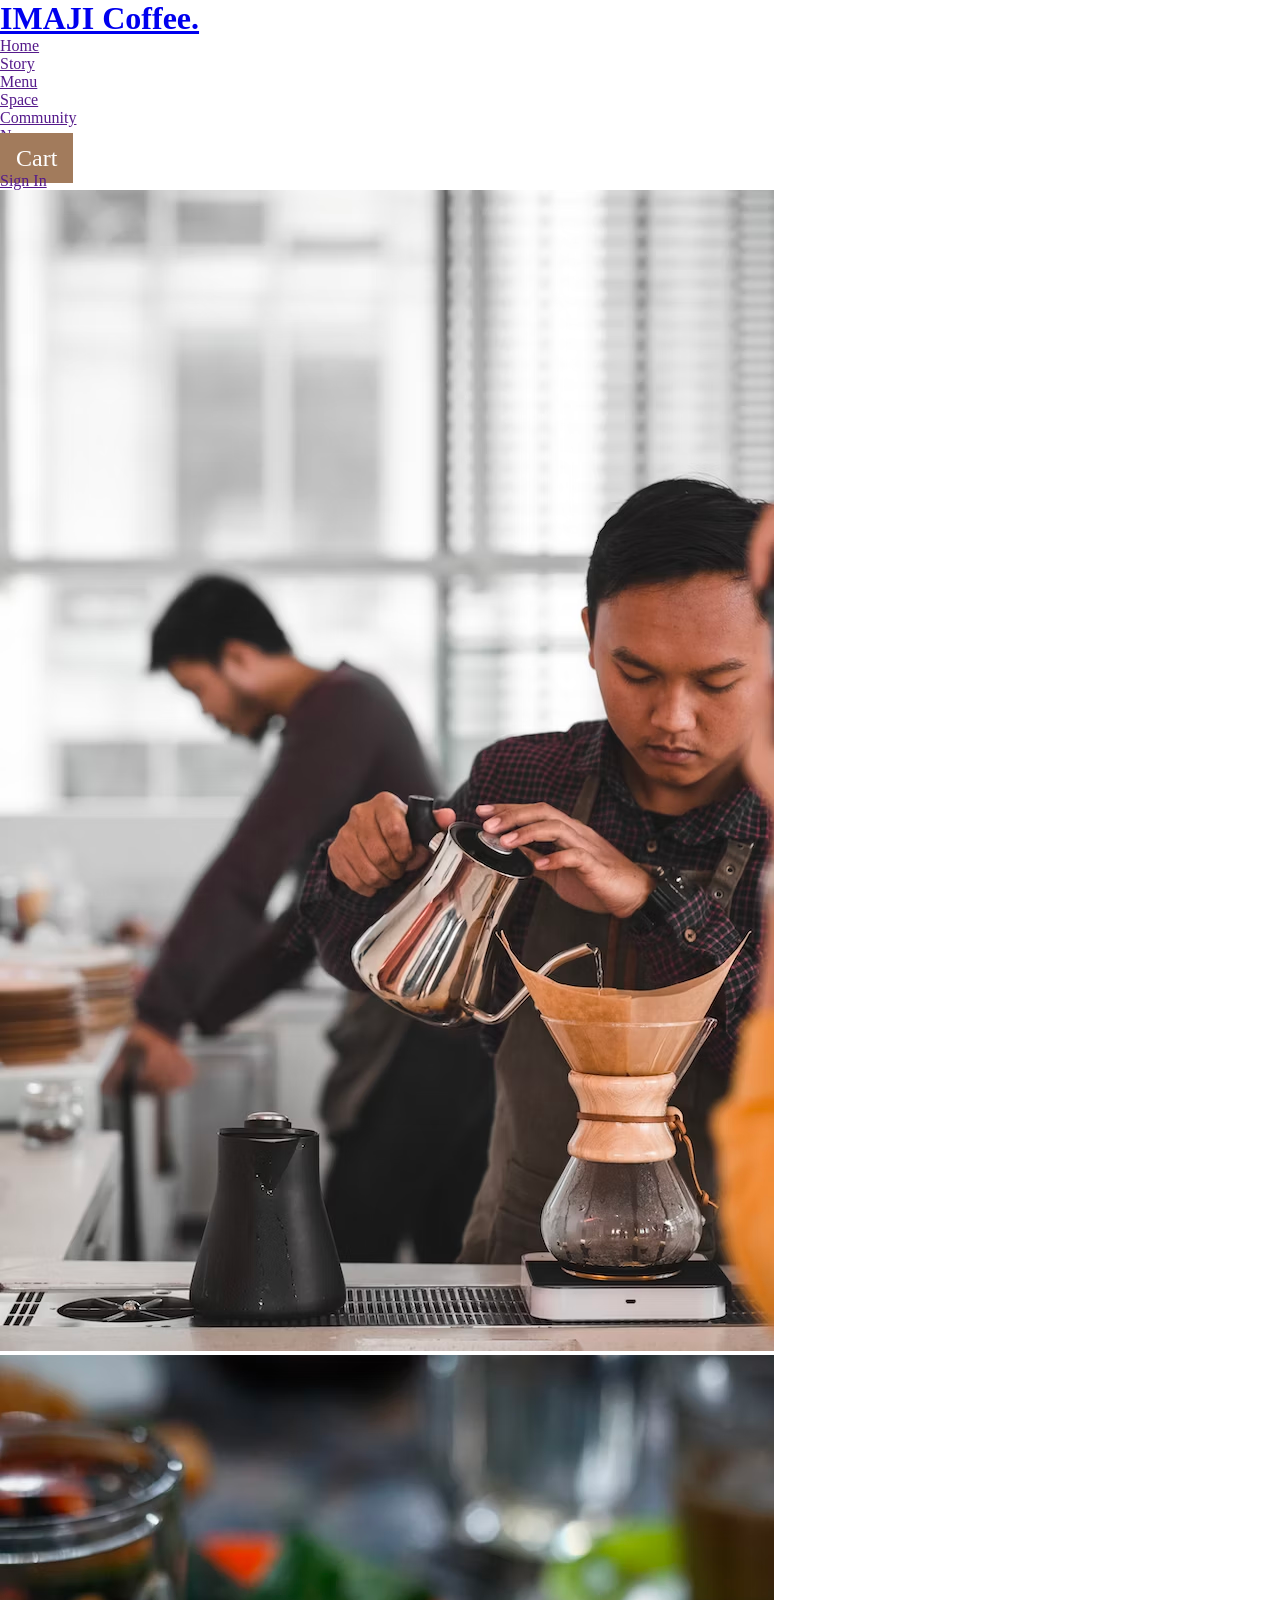
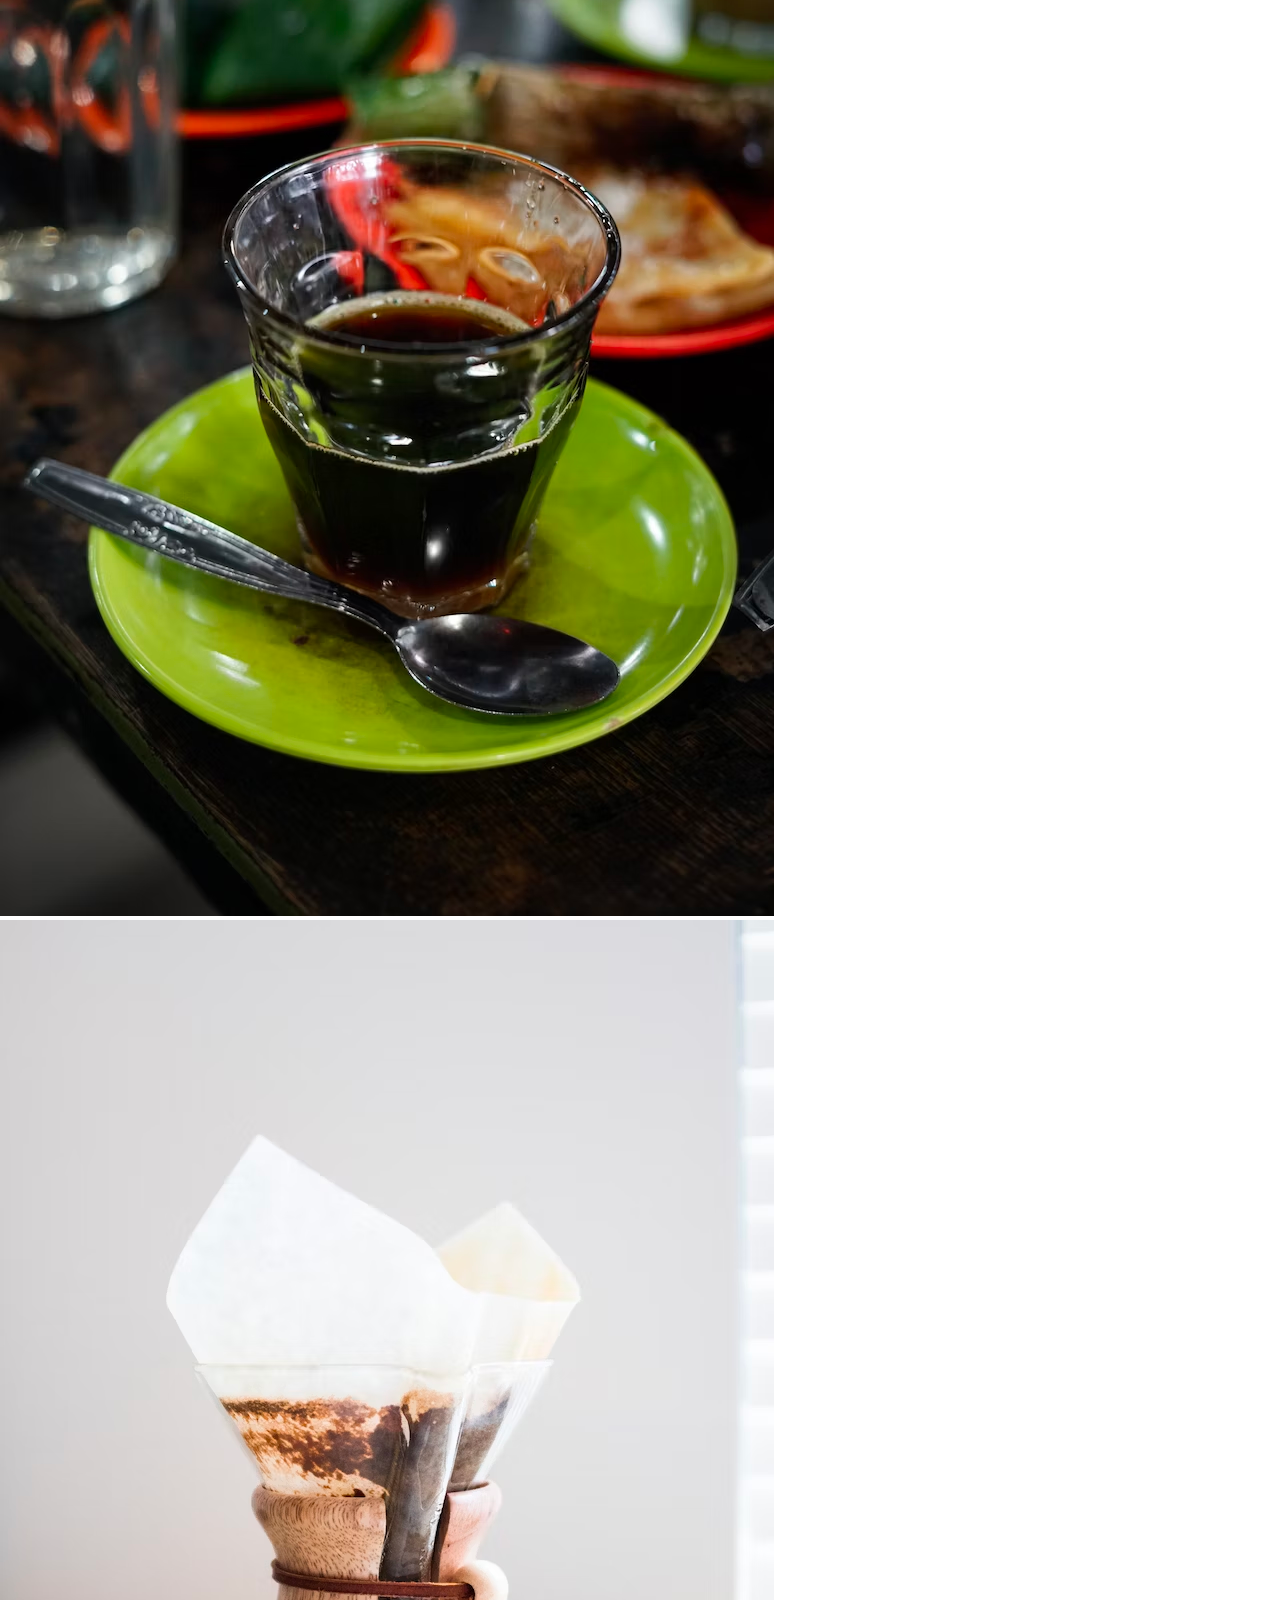
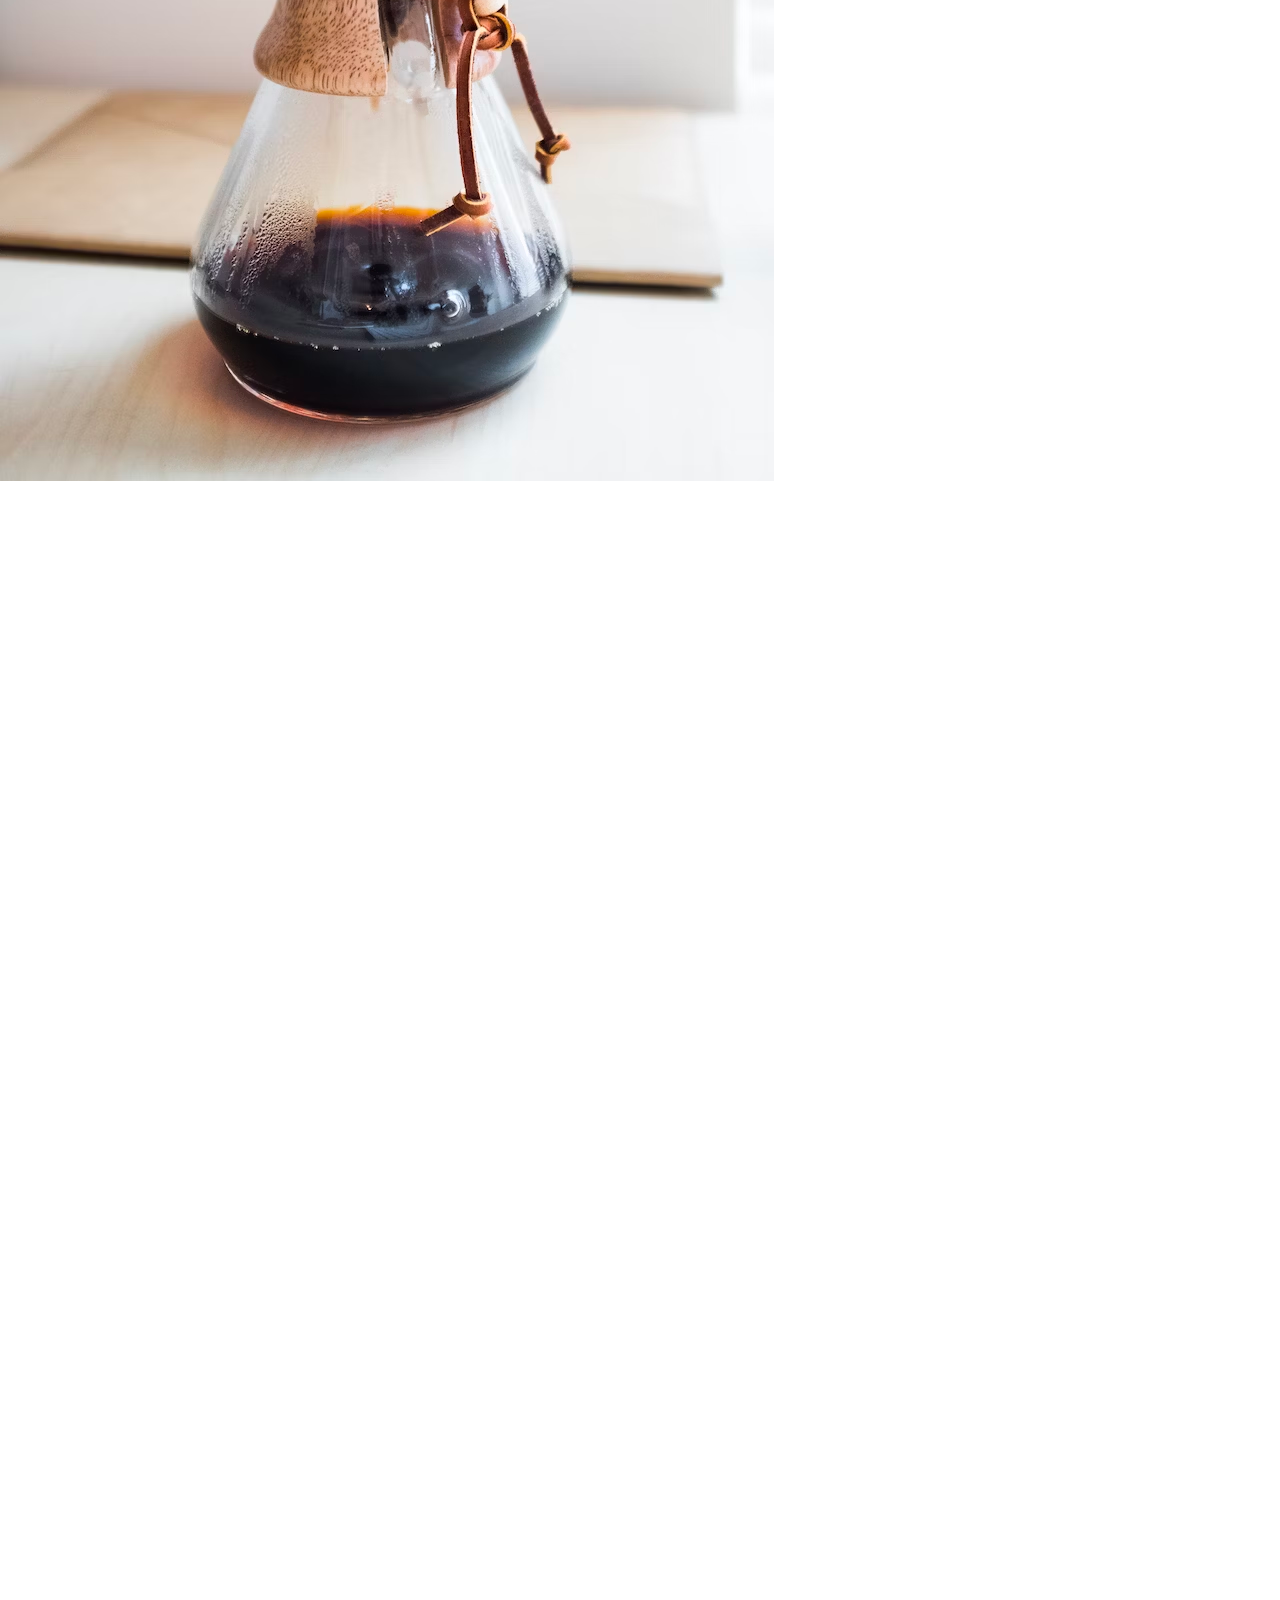
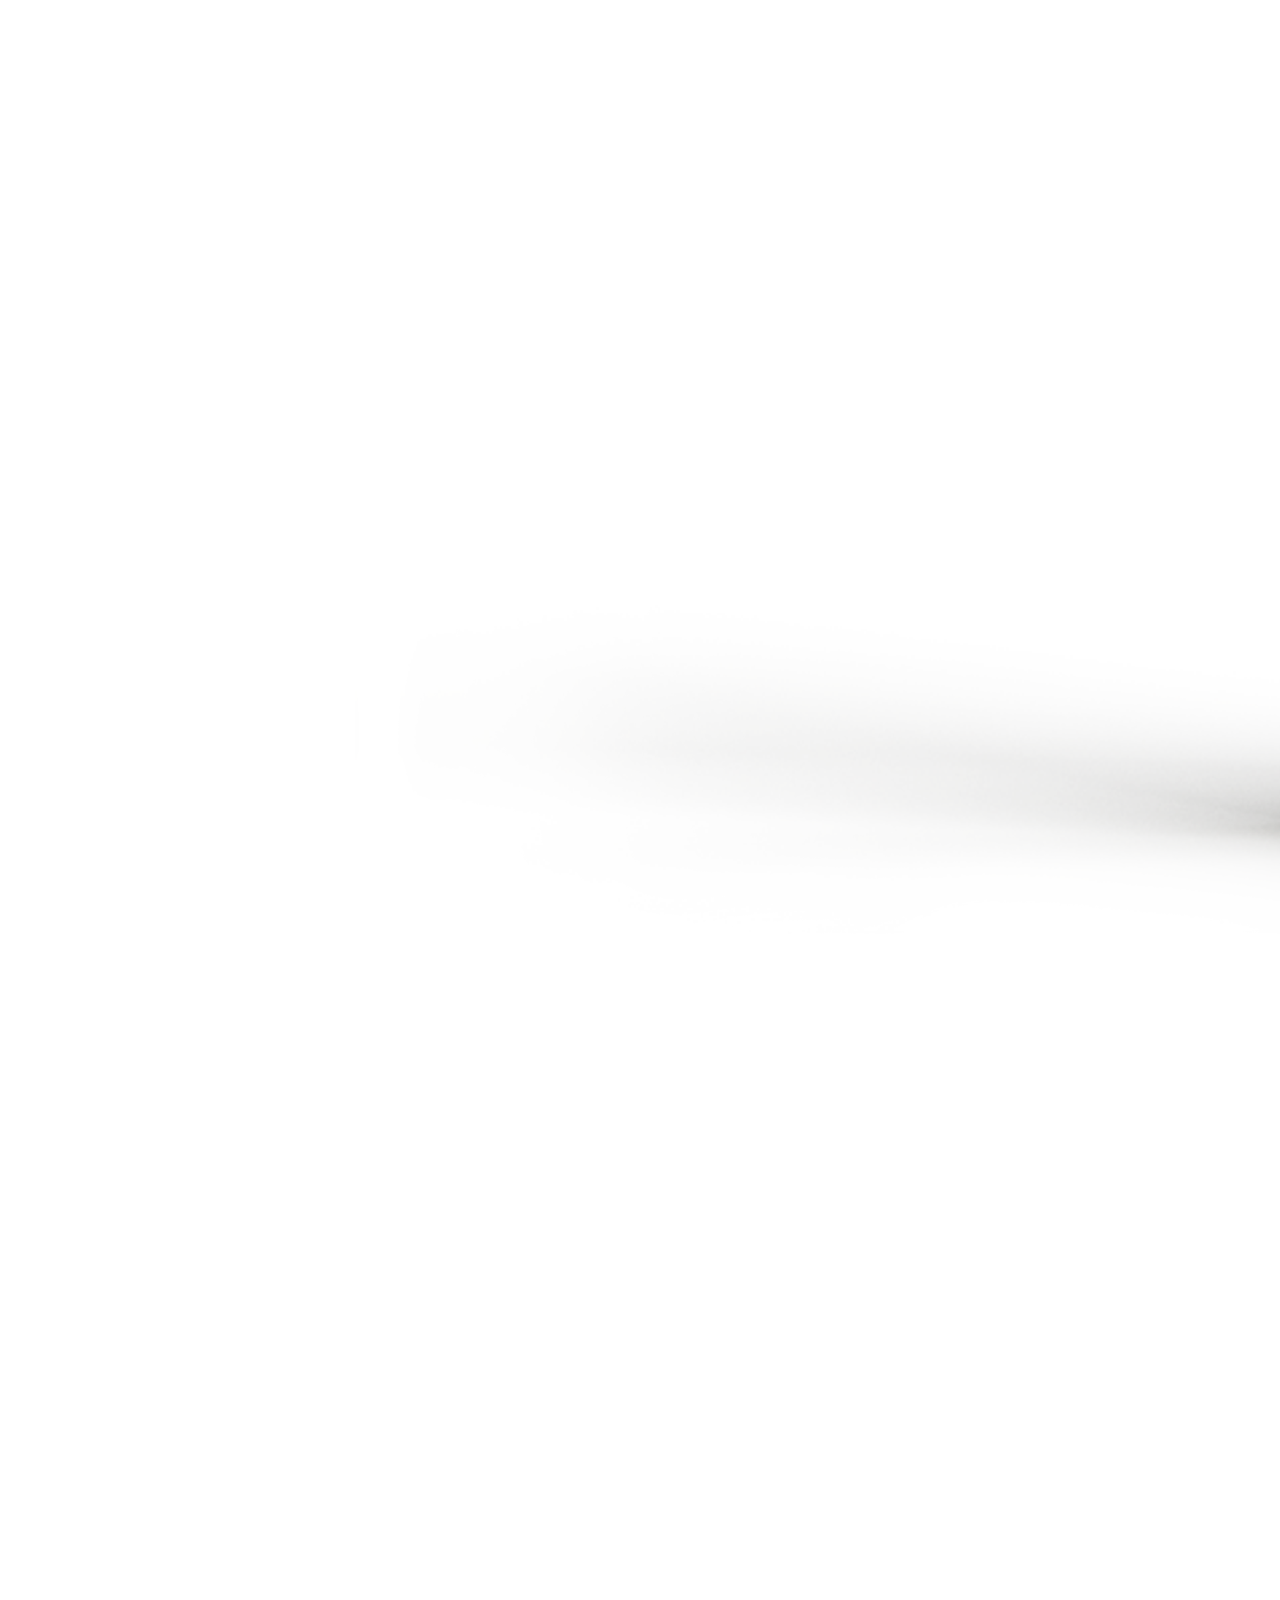
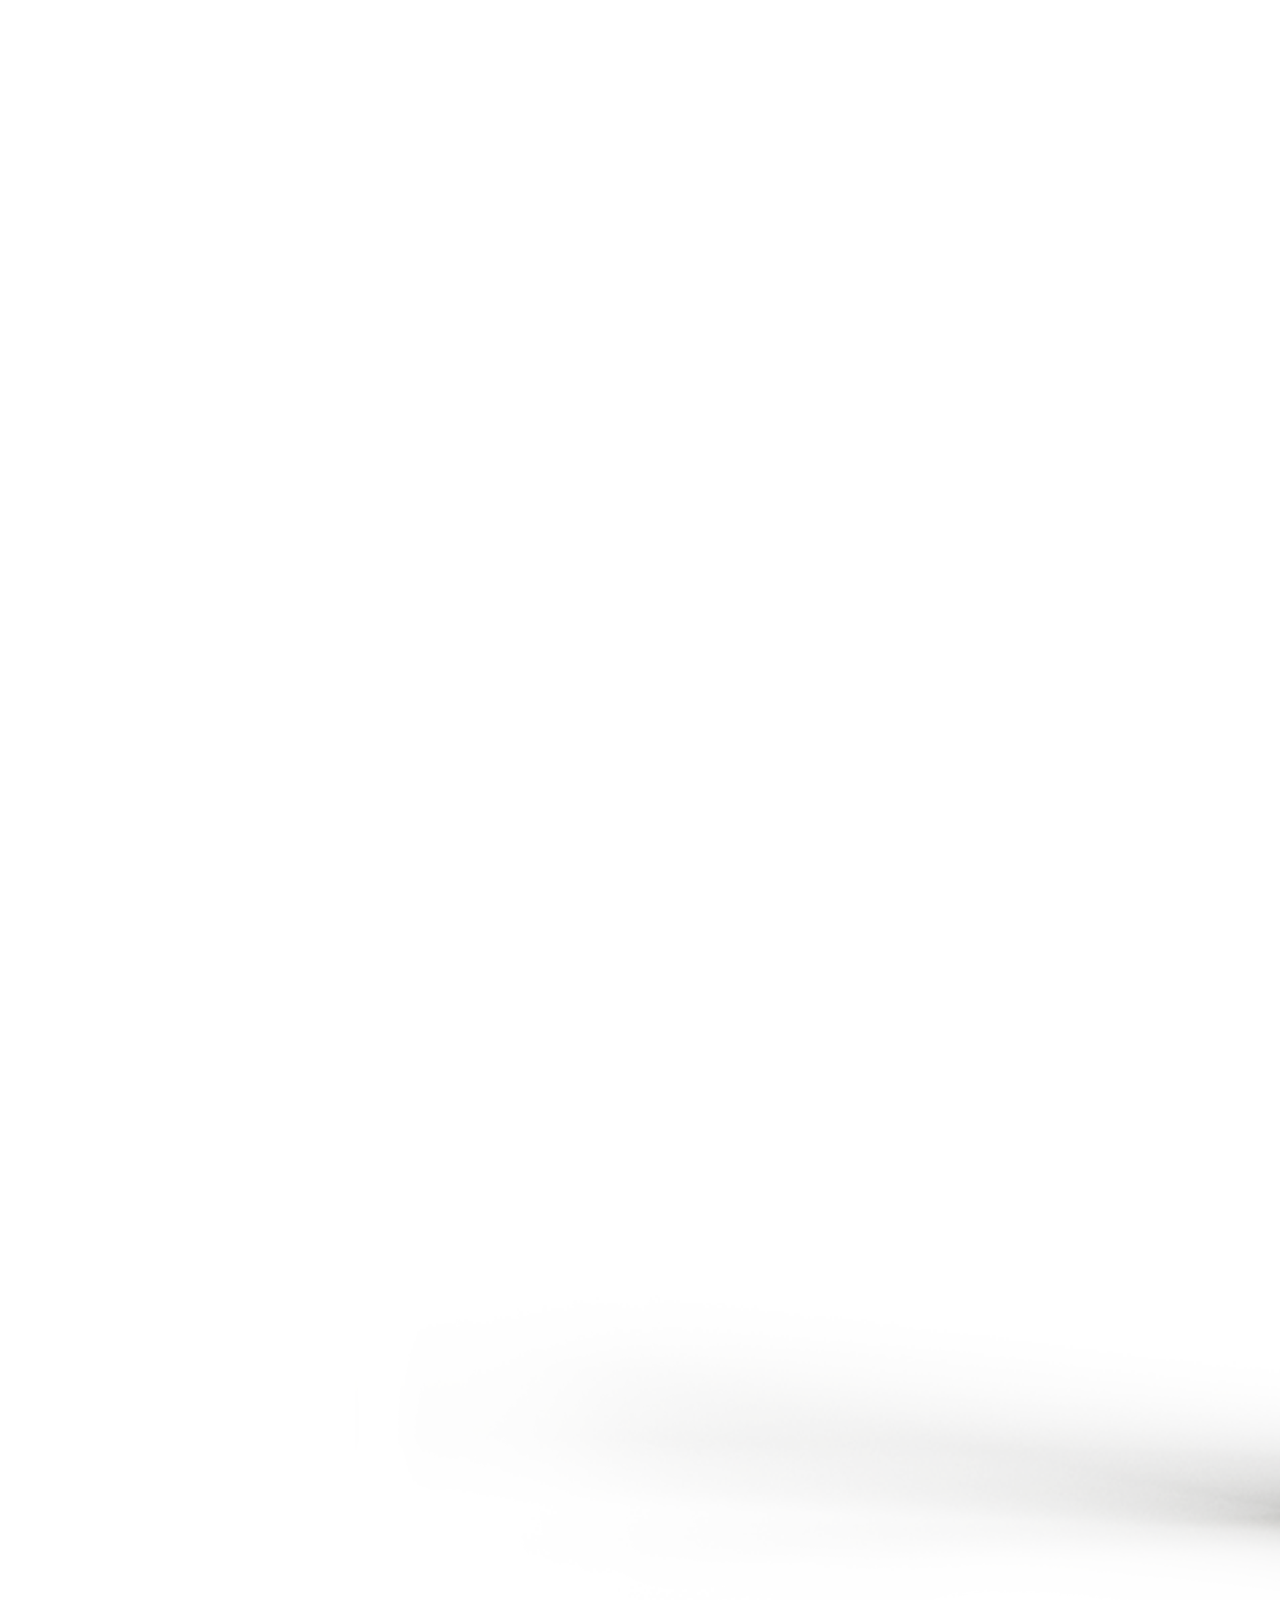
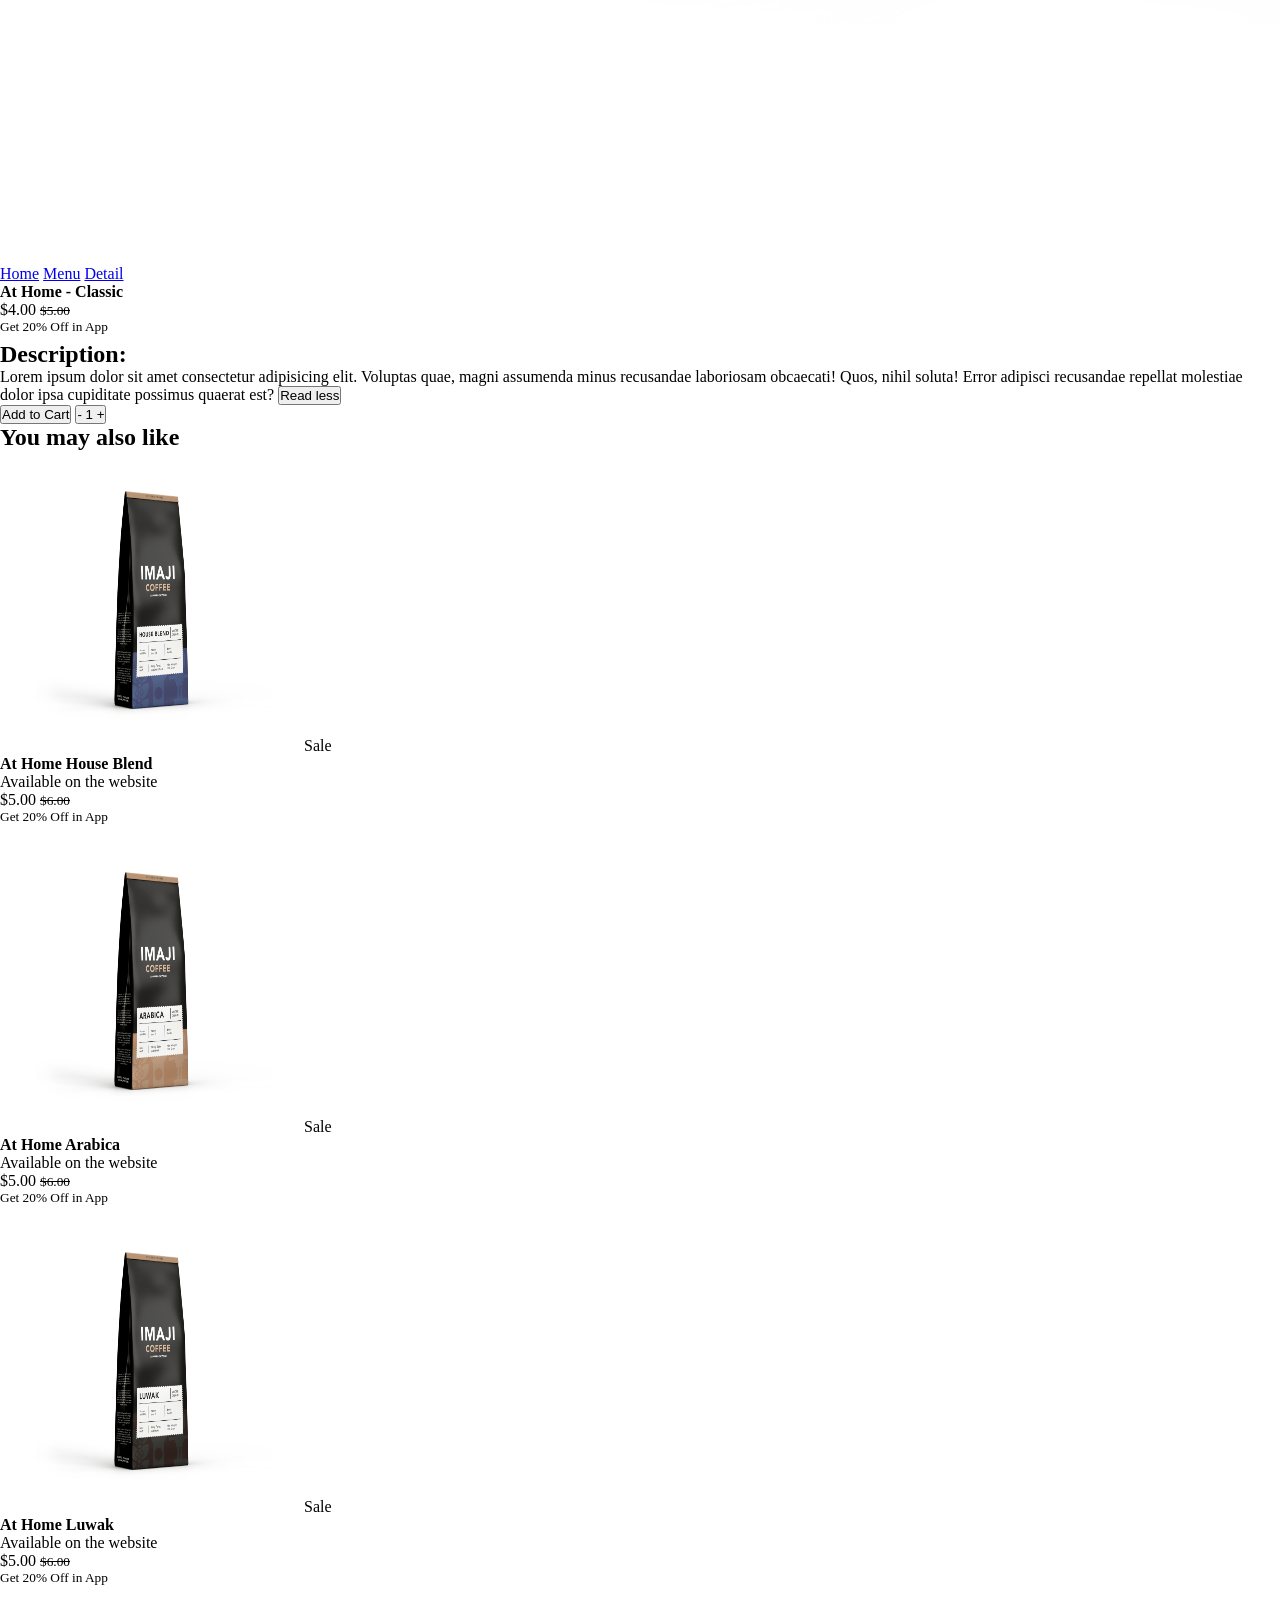
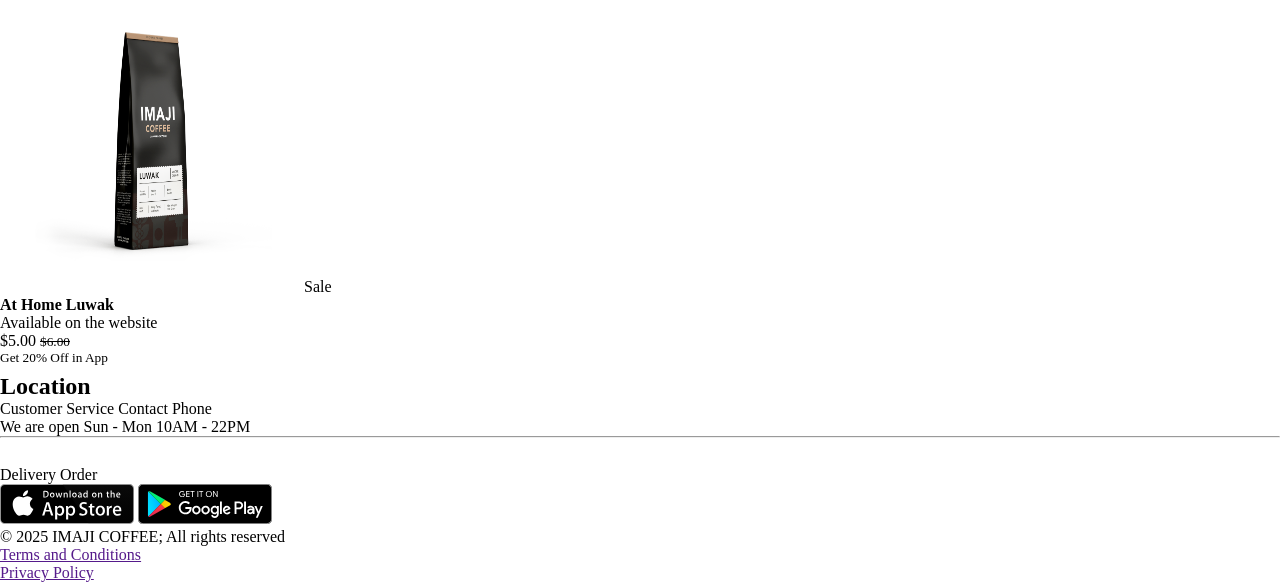
==== hw3/index.html @ c9b7dd49 "feat: implemented product page improving overall seo compatibility, added button styling" ====
<!DOCTYPE html>
<html lang="en">
  <head>
    <meta charset="UTF-8" />
    <meta name="viewport" content="width=device-width, initial-scale=1.0" />
    <title>Hero Page</title>
    <link rel="stylesheet" href="./styles/style.css" />
  </head>
  <body>
    <header role="banner">
      <a href="#" class="logo" aria-label="IMAJI Coffee homepage"
        ><h1>IMAJI Coffee.</h1></a
      >
      <nav aria-label="Primary navigation">
        <ul>
          <li><a href="" aria-current="page">Home</a></li>
          <li><a href="">Story</a></li>
          <li><a href="">Menu</a></li>
          <li><a href="">Space</a></li>
          <li><a href="">Community</a></li>
          <li><a href="">News</a></li>
          <div>
            <li><a href="" class="nav-cart">Cart</a></li>
            <li><a href="">Sign In</a></li>
          </div>
        </ul>
      </nav>
    </header>
    <main role="main">
      <section class="hero-main" aria-labelledby="hero-title">
        <aside aria-label="Product preview thumbnails">
          <ul>
            <li>
              <img
                src="./img/hero-page/brewing.png"
                alt="brewing coffee image"
              />
            </li>
            <li>
              <img src="./img/hero-page/cup.png" alt="cup of coffee image" />
            </li>
            <li>
              <img
                src="./img/hero-page/server.png"
                alt="coffee in the server image"
              />
            </li>
            <li>
              <img
                src="./img/hero-page/package.png"
                alt="coffee package image"
              />
            </li>
          </ul>
          <article aria-labelledby="product-title">
            <img src="./img/hero-page/package.png" alt="coffee package image" />
            <div>
              <nav aria-label="Breadcrumb">
                <ul>
                  <li>
                    <a href="#home">Home</a>
                    <a href="#menu">Menu</a>
                    <a href="detail">Detail</a>
                  </li>
                </ul>
              </nav>
              <h1 id="product-title">At Home - Classic</h1>
              <p class="product-card__price">
                $4.00
                <span class="product-card__price__former"
                  ><small><s>$5.00</s></small></span
                >
              </p>
              <p class="product-card__ad"><sup>Get 20% Off in App</sup></p>
              <h2>Description:</h2>
              <p>
                Lorem ipsum dolor sit amet consectetur adipisicing elit.
                Voluptas quae, magni assumenda minus recusandae laboriosam
                obcaecati! Quos, nihil soluta! Error adipisci recusandae
                repellat molestiae dolor ipsa cupiditate possimus quaerat est?
                <button aria-expanded="false">Read less</button>
              </p>
              <div>
                <button aria-label="Add product to cart">Add to Cart</button>
                <button aria-label="Adjust product quantity">- 1 +</button>
              </div>
            </div>
          </article>
        </aside>
      </section>
      <section class="hero-suggestions" aria-labelledby="suggestions-title">
        <h2 id="suggestions-title">You may also like</h2>
        <ul>
          <li>
            <article
              class="product-card"
              aria-label="At Home House Blend product card"
            >
              <img
                class="product-card__image"
                src="./img/hero-page/pr-1.png"
                alt="product-1 package image"
                height="300"
                width="300"
              />
              <span class="product-card__label">Sale</span>
              <h4 class="product-card__heading">At Home House Blend</h4>
              <p class="product-card__subheading">Available on the website</p>
              <p class="product-card__price">
                $5.00
                <span class="product-card__price__former"
                  ><small><s>$6.00</s></small></span
                >
              </p>
              <p class="product-card__ad"><sup>Get 20% Off in App</sup></p>
            </article>
          </li>
          <li>
            <article
              class="product-card"
              aria-label="At Home Arabica product card"
            >
              <img
                class="product-card__image"
                src="./img/hero-page/pr-2.png"
                alt="product-2 package image"
                height="300"
                width="300"
              />
              <span class="product-card__label">Sale</span>
              <h4 class="product-card__heading">At Home Arabica</h4>
              <p class="product-card__subheading">Available on the website</p>
              <p class="product-card__price">
                $5.00
                <span class="product-card__price__former"
                  ><small><s>$6.00</s></small></span
                >
              </p>
              <p class="product-card__ad"><sup>Get 20% Off in App</sup></p>
            </article>
          </li>
          <li>
            <article
              class="product-card"
              aria-label="At Home Luwak product card"
            >
              <img
                class="product-card__image"
                src="./img/hero-page/pr-3.png"
                alt="product-3 package image"
                height="300"
                width="300"
              />
              <span class="product-card__label">Sale</span>
              <h4 class="product-card__heading">At Home Luwak</h4>
              <p class="product-card__subheading">Available on the website</p>
              <p class="product-card__price">
                $5.00
                <span class="product-card__price__former"
                  ><small><s>$6.00</s></small></span
                >
              </p>
              <p class="product-card__ad"><sup>Get 20% Off in App</sup></p>
            </article>
          </li>
          <li>
            <article
              class="product-card"
              aria-label="At Home Luwak product card"
            >
              <img
                class="product-card__image"
                src="./img/hero-page/pr-4.png"
                alt="product-4 package image"
                height="300"
                width="300"
              />
              <span class="product-card__label">Sale</span>
              <h4 class="product-card__heading">At Home Luwak</h4>
              <p class="product-card__subheading">Available on the website</p>
              <p class="product-card__price">
                $5.00
                <span class="product-card__price__former"
                  ><small><s>$6.00</s></small></span
                >
              </p>
              <p class="product-card__ad"><sup>Get 20% Off in App</sup></p>
            </article>
          </li>
        </ul>
      </section>
    </main>
    <footer role="contentinfo">
      <section class="contacts" aria-labelledby="footer-location">
        <h2 id="footer-location">Location</h2>
        <p></p>
        <p>Customer Service Contact Phone</p>
        <p>We are open Sun - Mon 10AM - 22PM</p>
        <hr />
        <div>
          <div class="socials" aria-label="Social media links">
            <div>
              <a href="" aria-label="Spotify"
                ><img src="./img/icons/spotify.svg" alt="spotify_icon"
              /></a>
              <a href="" aria-label="YouTube"
                ><img src="./img/icons/youtube.svg" alt="youtube_icon"
              /></a>
              <a href="" aria-label="Instagram"
                ><img src="./img/icons/insta.svg" alt="instagram_icon"
              /></a>
              <a href="" aria-label="Telegram"
                ><img src="./img/icons/telegram.svg" alt="telegram_icon"
              /></a>
              <a href="" aria-label="TikTok"
                ><img src="./img/icons/tiktok.svg" alt="tiktok_icon"
              /></a>
              <a href="" aria-label="Twitter"
                ><img src="./img/icons/twitter.svg" alt="twitter_icon"
              /></a>
            </div>
            <div>
              <p>Delivery Order</p>
              <a href="" aria-label="App Store link"
                ><img src="./img/icons/appstore.svg" alt="appstore_button"
              /></a>
              <a href="" aria-label="Google Play link"
                ><img src="./img/icons/gplay.svg" alt="gplay_button"
              /></a>
            </div>
          </div>
        </div>
        <div class="copyright">
          <p>&copy; 2025 IMAJI COFFEE; All rights reserved</p>
          <ul>
            <li><a href="">Terms and Conditions</a></li>
            <li><a href="">Privacy Policy</a></li>
          </ul>
        </div>
      </section>
    </footer>
  </body>
</html>
---- hw3/styles/style.css ----
* {
  padding: 0;
  margin: 0;
  box-sizing: border-box;
}

.nav-cart {
  padding: 12px 16px;
  font-size: 1.5em;
  background-color: #a27b5c;
  color: #fff;
  text-decoration: none;
  border: none;
}
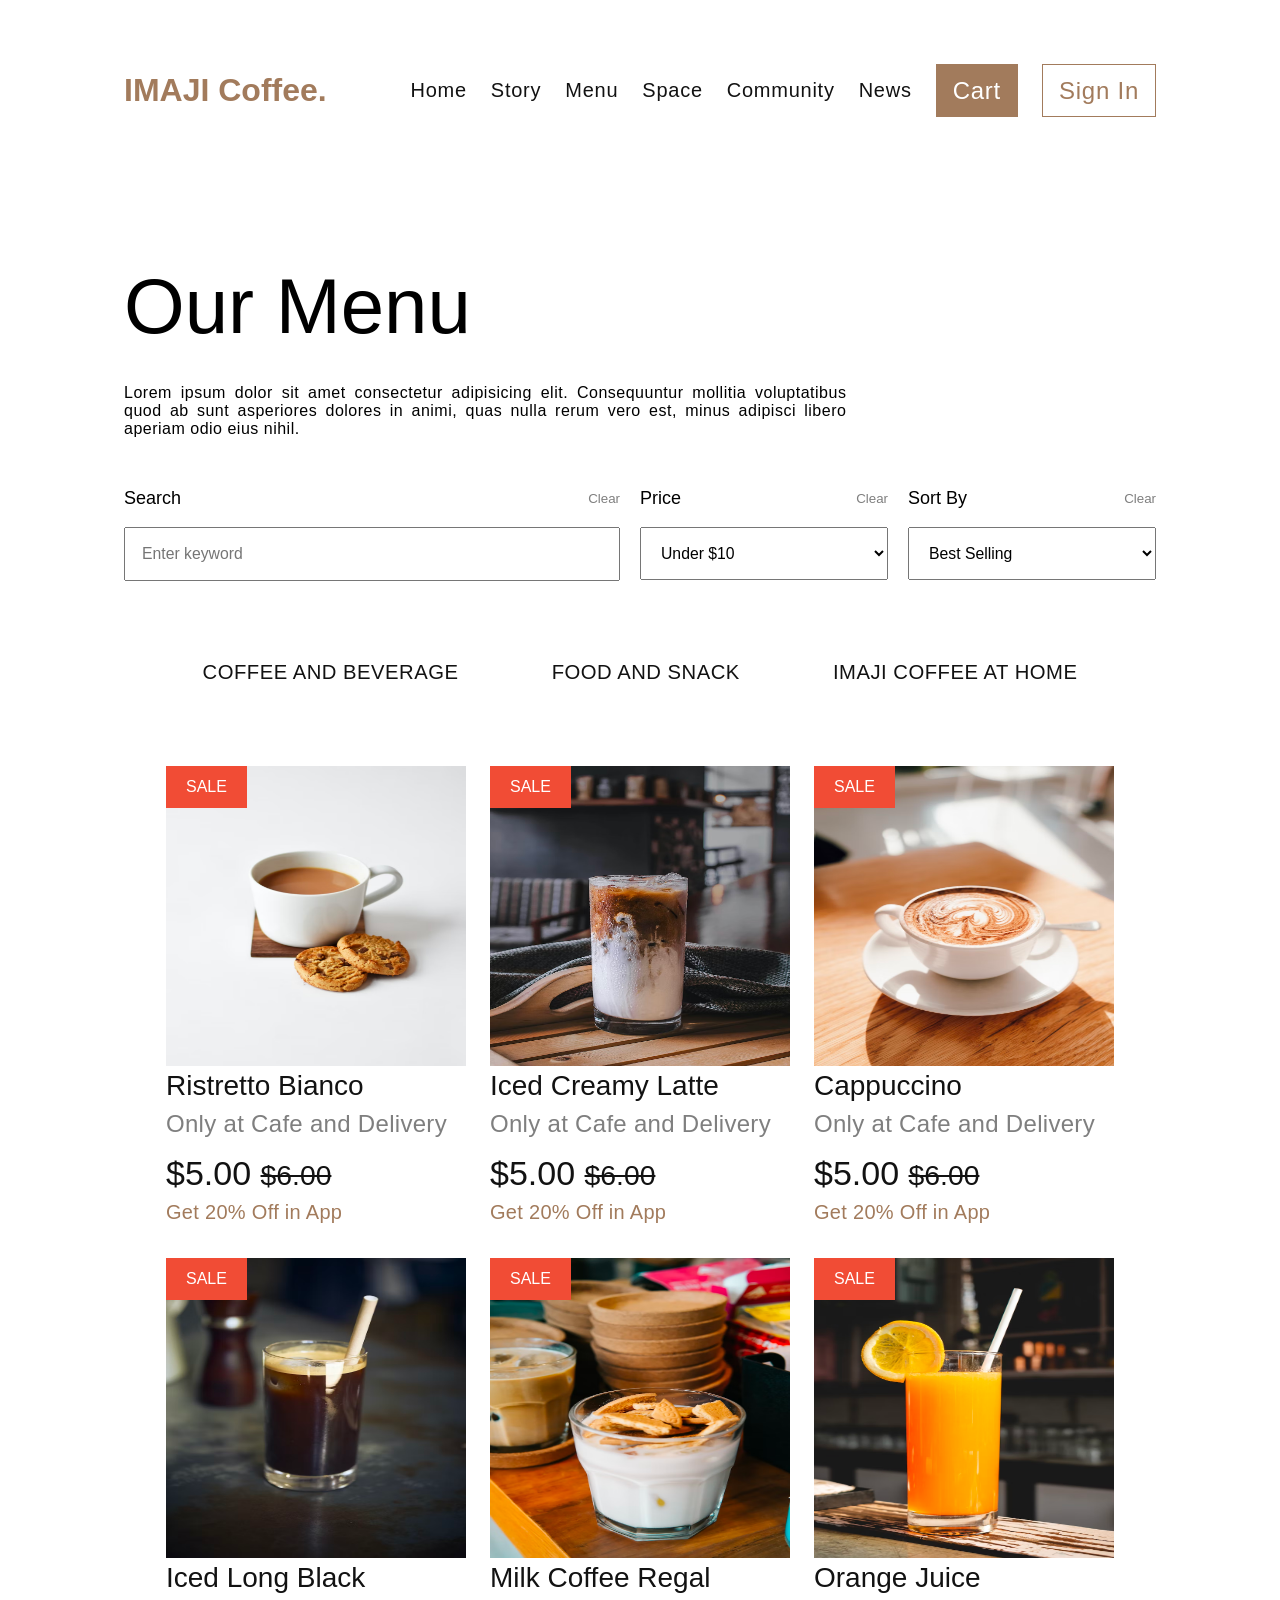
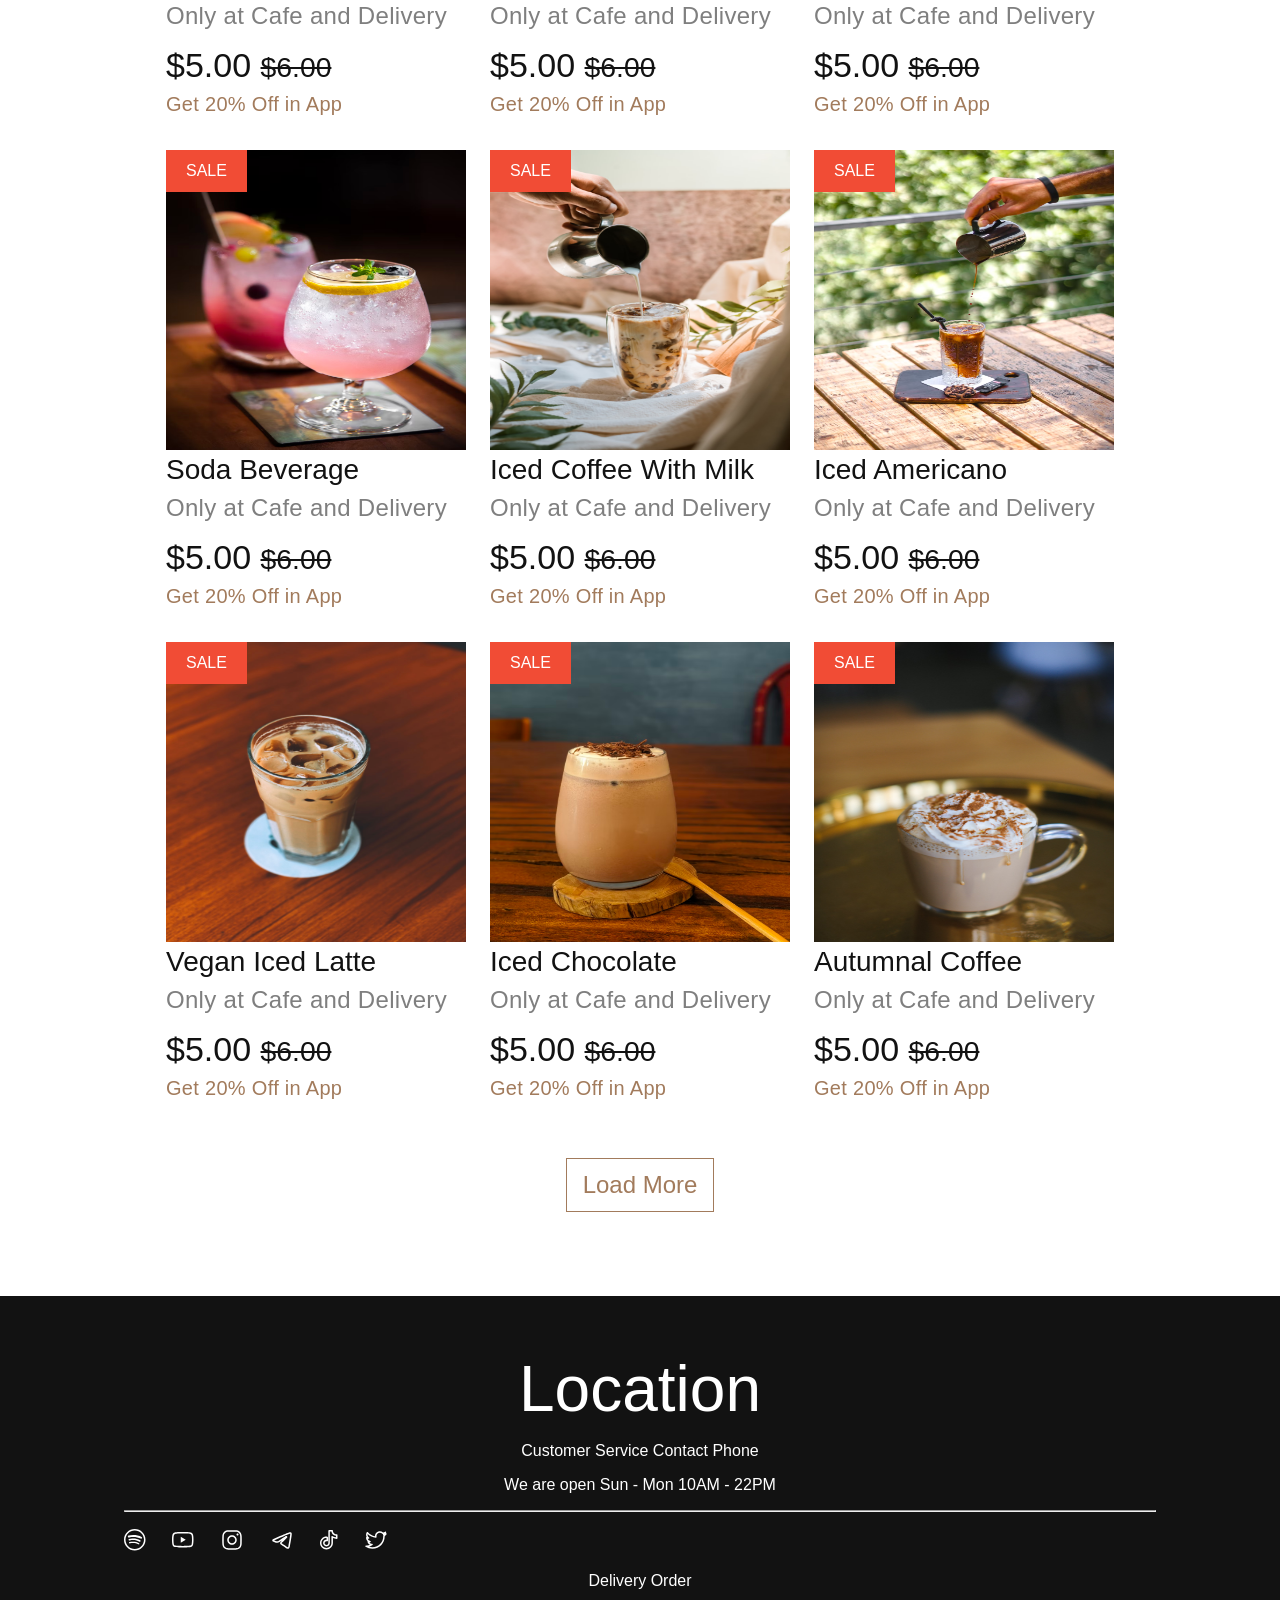
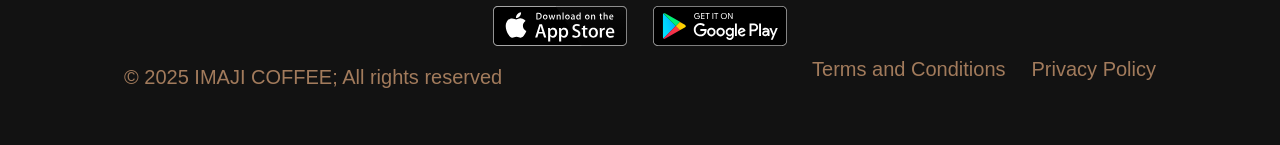
==== commit 0874bb0a: "feat: add menu page styles" ====
--- a/hw3/index.html
+++ b/hw3/index.html
@@ -19,187 +19,355 @@
           <li><a href="">Space</a></li>
           <li><a href="">Community</a></li>
           <li><a href="">News</a></li>
-          <div>
-            <li><a href="" class="nav-cart">Cart</a></li>
-            <li><a href="">Sign In</a></li>
+          <div class="nav-buttons">
+            <li>
+              <a href="" class="nav-button__base nav-button__cart">Cart</a>
+            </li>
+            <li>
+              <a href="" class="nav-button__base nav-button__signin">Sign In</a>
+            </li>
           </div>
         </ul>
       </nav>
     </header>
-    <main role="main">
-      <section class="hero-main" aria-labelledby="hero-title">
-        <aside aria-label="Product preview thumbnails">
+    <main>
+      <section class="menu">
+        <div class="menu-hero">
+          <h1>Our Menu</h1>
+          <p>
+            Lorem ipsum dolor sit amet consectetur adipisicing elit.
+            Consequuntur mollitia voluptatibus quod ab sunt asperiores dolores
+            in animi, quas nulla rerum vero est, minus adipisci libero aperiam
+            odio eius nihil.
+          </p>
+        </div>
+        <div class="menu-form__filters">
+          <form>
+            <div>
+              <label for="form__search">Search</label>
+              <button>Clear</button>
+              <input
+                name="form__search"
+                id="form__search"
+                type="text"
+                placeholder="Enter keyword"
+              />
+            </div>
+            <div>
+              <label for="form__filter-price">Price</label>
+              <button>Clear</button>
+              <select name="form__filter-price" id="form__filter-price">
+                <option value="10">Under $10</option>
+              </select>
+            </div>
+            <div>
+              <label for="form__sort">Sort By</label>
+              <button>Clear</button>
+              <select name="form__sort" id="form__sort">
+                <option value="best">Best Selling</option>
+              </select>
+            </div>
+          </form>
+          <nav>
+            <ul>
+              <li><button>Coffee and Beverage</button></li>
+              <li><button>Food and Snack</button></li>
+              <li><button>IMAJI Coffee at Home</button></li>
+            </ul>
+          </nav>
+        </div>
+        <div class="product-cards">
           <ul>
             <li>
-              <img
-                src="./img/hero-page/brewing.png"
-                alt="brewing coffee image"
-              />
-            </li>
-            <li>
-              <img src="./img/hero-page/cup.png" alt="cup of coffee image" />
-            </li>
-            <li>
-              <img
-                src="./img/hero-page/server.png"
-                alt="coffee in the server image"
-              />
-            </li>
-            <li>
-              <img
-                src="./img/hero-page/package.png"
-                alt="coffee package image"
-              />
+              <article class="product-card">
+                <img
+                  class="product-card__image"
+                  src="./img/ristretto.png"
+                  alt="ristretto_img"
+                  height="300"
+                  width="300"
+                />
+                <span class="product-card__label">Sale</span>
+                <h4 class="product-card__heading">Ristretto Bianco</h4>
+                <p class="product-card__subheading">
+                  Only at Cafe and Delivery
+                </p>
+                <p class="product-card__price">
+                  $5.00
+                  <span class="product-card__price__former"
+                    ><small><s>$6.00</s></small></span
+                  >
+                </p>
+                <p class="product-card__ad"><sup>Get 20% Off in App</sup></p>
+              </article>
+            </li>
+            <li>
+              <article class="product-card">
+                <img
+                  class="product-card__image"
+                  src="./img/iced_creamy.png"
+                  alt="iced_creamy_img"
+                  height="300"
+                  width="300"
+                />
+                <span class="product-card__label">Sale</span>
+                <h4 class="product-card__heading">Iced Creamy Latte</h4>
+                <p class="product-card__subheading">
+                  Only at Cafe and Delivery
+                </p>
+                <p class="product-card__price">
+                  $5.00
+                  <span class="product-card__price__former"
+                    ><small><s>$6.00</s></small></span
+                  >
+                </p>
+                <p class="product-card__ad"><sup>Get 20% Off in App</sup></p>
+              </article>
+            </li>
+            <li>
+              <article class="product-card">
+                <img
+                  class="product-card__image"
+                  src="./img/capuccino.png"
+                  alt="cappuccino_img"
+                  height="300"
+                  width="300"
+                />
+                <span class="product-card__label">Sale</span>
+                <h4 class="product-card__heading">Cappuccino</h4>
+                <p class="product-card__subheading">
+                  Only at Cafe and Delivery
+                </p>
+                <p class="product-card__price">
+                  $5.00
+                  <span class="product-card__price__former"
+                    ><small><s>$6.00</s></small></span
+                  >
+                </p>
+                <p class="product-card__ad"><sup>Get 20% Off in App</sup></p>
+              </article>
+            </li>
+            <li>
+              <article class="product-card">
+                <img
+                  class="product-card__image"
+                  src="./img/iced_long_black.png"
+                  alt="iced_long_black_img"
+                  height="300"
+                  width="300"
+                />
+                <span class="product-card__label">Sale</span>
+                <h4 class="product-card__heading">Iced Long Black</h4>
+                <p class="product-card__subheading">
+                  Only at Cafe and Delivery
+                </p>
+                <p class="product-card__price">
+                  $5.00
+                  <span class="product-card__price__former"
+                    ><small><s>$6.00</s></small></span
+                  >
+                </p>
+                <p class="product-card__ad"><sup>Get 20% Off in App</sup></p>
+              </article>
+            </li>
+            <li>
+              <article class="product-card">
+                <img
+                  class="product-card__image"
+                  src="./img/milk_coffee_regal.png"
+                  alt="milk_coffee_regal_img"
+                  height="300"
+                  width="300"
+                />
+                <span class="product-card__label">Sale</span>
+                <h4 class="product-card__heading">Milk Coffee Regal</h4>
+                <p class="product-card__subheading">
+                  Only at Cafe and Delivery
+                </p>
+                <p class="product-card__price">
+                  $5.00
+                  <span class="product-card__price__former"
+                    ><small><s>$6.00</s></small></span
+                  >
+                </p>
+                <p class="product-card__ad"><sup>Get 20% Off in App</sup></p>
+              </article>
+            </li>
+            <li>
+              <article class="product-card">
+                <img
+                  class="product-card__image"
+                  src="./img/orange_juice.png"
+                  alt="orange_juice_img"
+                  height="300"
+                  width="300"
+                />
+                <span class="product-card__label">Sale</span>
+                <h4 class="product-card__heading">Orange Juice</h4>
+                <p class="product-card__subheading">
+                  Only at Cafe and Delivery
+                </p>
+                <p class="product-card__price">
+                  $5.00
+                  <span class="product-card__price__former"
+                    ><small><s>$6.00</s></small></span
+                  >
+                </p>
+                <p class="product-card__ad"><sup>Get 20% Off in App</sup></p>
+              </article>
+            </li>
+            <li>
+              <article class="product-card">
+                <img
+                  class="product-card__image"
+                  src="./img/soda_beverage.png"
+                  alt="soda_beverage_img"
+                  height="300"
+                  width="300"
+                />
+                <span class="product-card__label">Sale</span>
+                <h4 class="product-card__heading">Soda Beverage</h4>
+                <p class="product-card__subheading">
+                  Only at Cafe and Delivery
+                </p>
+                <p class="product-card__price">
+                  $5.00
+                  <span class="product-card__price__former"
+                    ><small><s>$6.00</s></small></span
+                  >
+                </p>
+                <p class="product-card__ad"><sup>Get 20% Off in App</sup></p>
+              </article>
+            </li>
+            <li>
+              <article class="product-card">
+                <img
+                  class="product-card__image"
+                  src="./img/iced_with_milk.png"
+                  alt="iced_coffee_with_milk_img"
+                  height="300"
+                  width="300"
+                />
+                <span class="product-card__label">Sale</span>
+                <h4 class="product-card__heading">Iced Coffee With Milk</h4>
+                <p class="product-card__subheading">
+                  Only at Cafe and Delivery
+                </p>
+                <p class="product-card__price">
+                  $5.00
+                  <span class="product-card__price__former"
+                    ><small><s>$6.00</s></small></span
+                  >
+                </p>
+                <p class="product-card__ad"><sup>Get 20% Off in App</sup></p>
+              </article>
+            </li>
+            <li>
+              <article class="product-card">
+                <img
+                  class="product-card__image"
+                  src="./img/iced_americano.png"
+                  alt="iced_americano_img"
+                  height="300"
+                  width="300"
+                />
+                <span class="product-card__label">Sale</span>
+                <h4 class="product-card__heading">Iced Americano</h4>
+                <p class="product-card__subheading">
+                  Only at Cafe and Delivery
+                </p>
+                <p class="product-card__price">
+                  $5.00
+                  <span class="product-card__price__former"
+                    ><small><s>$6.00</s></small></span
+                  >
+                </p>
+                <p class="product-card__ad"><sup>Get 20% Off in App</sup></p>
+              </article>
+            </li>
+            <li>
+              <article class="product-card">
+                <img
+                  class="product-card__image"
+                  src="./img/vegan_iced_latte.png"
+                  alt="vegan_iced_latte_img"
+                  height="300"
+                  width="300"
+                />
+                <span class="product-card__label">Sale</span>
+                <h4 class="product-card__heading">Vegan Iced Latte</h4>
+                <p class="product-card__subheading">
+                  Only at Cafe and Delivery
+                </p>
+                <p class="product-card__price">
+                  $5.00
+                  <span class="product-card__price__former"
+                    ><small><s>$6.00</s></small></span
+                  >
+                </p>
+                <p class="product-card__ad"><sup>Get 20% Off in App</sup></p>
+              </article>
+            </li>
+            <li>
+              <article class="product-card">
+                <img
+                  class="product-card__image"
+                  src="./img/iced_chokolate.png"
+                  alt="iced_chocolate_img"
+                  height="300"
+                  width="300"
+                />
+                <span class="product-card__label">Sale</span>
+                <h4 class="product-card__heading">Iced Chocolate</h4>
+                <p class="product-card__subheading">
+                  Only at Cafe and Delivery
+                </p>
+                <p class="product-card__price">
+                  $5.00
+                  <span class="product-card__price__former"
+                    ><small><s>$6.00</s></small></span
+                  >
+                </p>
+                <p class="product-card__ad"><sup>Get 20% Off in App</sup></p>
+              </article>
+            </li>
+            <li>
+              <article class="product-card">
+                <img
+                  class="product-card__image"
+                  src="./img/autumnal.png"
+                  alt="autumnal_coffee_img"
+                  height="300"
+                  width="300"
+                />
+                <span class="product-card__label">Sale</span>
+                <h4 class="product-card__heading">Autumnal Coffee</h4>
+                <p class="product-card__subheading">
+                  Only at Cafe and Delivery
+                </p>
+                <p class="product-card__price">
+                  $5.00
+                  <span class="product-card__price__former"
+                    ><small><s>$6.00</s></small></span
+                  >
+                </p>
+                <p class="product-card__ad"><sup>Get 20% Off in App</sup></p>
+              </article>
             </li>
           </ul>
-          <article aria-labelledby="product-title">
-            <img src="./img/hero-page/package.png" alt="coffee package image" />
-            <div>
-              <nav aria-label="Breadcrumb">
-                <ul>
-                  <li>
-                    <a href="#home">Home</a>
-                    <a href="#menu">Menu</a>
-                    <a href="detail">Detail</a>
-                  </li>
-                </ul>
-              </nav>
-              <h1 id="product-title">At Home - Classic</h1>
-              <p class="product-card__price">
-                $4.00
-                <span class="product-card__price__former"
-                  ><small><s>$5.00</s></small></span
-                >
-              </p>
-              <p class="product-card__ad"><sup>Get 20% Off in App</sup></p>
-              <h2>Description:</h2>
-              <p>
-                Lorem ipsum dolor sit amet consectetur adipisicing elit.
-                Voluptas quae, magni assumenda minus recusandae laboriosam
-                obcaecati! Quos, nihil soluta! Error adipisci recusandae
-                repellat molestiae dolor ipsa cupiditate possimus quaerat est?
-                <button aria-expanded="false">Read less</button>
-              </p>
-              <div>
-                <button aria-label="Add product to cart">Add to Cart</button>
-                <button aria-label="Adjust product quantity">- 1 +</button>
-              </div>
-            </div>
-          </article>
-        </aside>
-      </section>
-      <section class="hero-suggestions" aria-labelledby="suggestions-title">
-        <h2 id="suggestions-title">You may also like</h2>
-        <ul>
-          <li>
-            <article
-              class="product-card"
-              aria-label="At Home House Blend product card"
-            >
-              <img
-                class="product-card__image"
-                src="./img/hero-page/pr-1.png"
-                alt="product-1 package image"
-                height="300"
-                width="300"
-              />
-              <span class="product-card__label">Sale</span>
-              <h4 class="product-card__heading">At Home House Blend</h4>
-              <p class="product-card__subheading">Available on the website</p>
-              <p class="product-card__price">
-                $5.00
-                <span class="product-card__price__former"
-                  ><small><s>$6.00</s></small></span
-                >
-              </p>
-              <p class="product-card__ad"><sup>Get 20% Off in App</sup></p>
-            </article>
-          </li>
-          <li>
-            <article
-              class="product-card"
-              aria-label="At Home Arabica product card"
-            >
-              <img
-                class="product-card__image"
-                src="./img/hero-page/pr-2.png"
-                alt="product-2 package image"
-                height="300"
-                width="300"
-              />
-              <span class="product-card__label">Sale</span>
-              <h4 class="product-card__heading">At Home Arabica</h4>
-              <p class="product-card__subheading">Available on the website</p>
-              <p class="product-card__price">
-                $5.00
-                <span class="product-card__price__former"
-                  ><small><s>$6.00</s></small></span
-                >
-              </p>
-              <p class="product-card__ad"><sup>Get 20% Off in App</sup></p>
-            </article>
-          </li>
-          <li>
-            <article
-              class="product-card"
-              aria-label="At Home Luwak product card"
-            >
-              <img
-                class="product-card__image"
-                src="./img/hero-page/pr-3.png"
-                alt="product-3 package image"
-                height="300"
-                width="300"
-              />
-              <span class="product-card__label">Sale</span>
-              <h4 class="product-card__heading">At Home Luwak</h4>
-              <p class="product-card__subheading">Available on the website</p>
-              <p class="product-card__price">
-                $5.00
-                <span class="product-card__price__former"
-                  ><small><s>$6.00</s></small></span
-                >
-              </p>
-              <p class="product-card__ad"><sup>Get 20% Off in App</sup></p>
-            </article>
-          </li>
-          <li>
-            <article
-              class="product-card"
-              aria-label="At Home Luwak product card"
-            >
-              <img
-                class="product-card__image"
-                src="./img/hero-page/pr-4.png"
-                alt="product-4 package image"
-                height="300"
-                width="300"
-              />
-              <span class="product-card__label">Sale</span>
-              <h4 class="product-card__heading">At Home Luwak</h4>
-              <p class="product-card__subheading">Available on the website</p>
-              <p class="product-card__price">
-                $5.00
-                <span class="product-card__price__former"
-                  ><small><s>$6.00</s></small></span
-                >
-              </p>
-              <p class="product-card__ad"><sup>Get 20% Off in App</sup></p>
-            </article>
-          </li>
-        </ul>
+          <button class="nav-button__base nav-button__signin">Load More</button>
+        </div>
       </section>
     </main>
     <footer role="contentinfo">
       <section class="contacts" aria-labelledby="footer-location">
         <h2 id="footer-location">Location</h2>
-        <p></p>
         <p>Customer Service Contact Phone</p>
         <p>We are open Sun - Mon 10AM - 22PM</p>
         <hr />
         <div>
           <div class="socials" aria-label="Social media links">
-            <div>
+            <div class="socials-icons">
               <a href="" aria-label="Spotify"
                 ><img src="./img/icons/spotify.svg" alt="spotify_icon"
               /></a>
@@ -221,12 +389,14 @@
             </div>
             <div>
               <p>Delivery Order</p>
-              <a href="" aria-label="App Store link"
-                ><img src="./img/icons/appstore.svg" alt="appstore_button"
-              /></a>
-              <a href="" aria-label="Google Play link"
-                ><img src="./img/icons/gplay.svg" alt="gplay_button"
-              /></a>
+              <div class="download">
+                <a href="" aria-label="App Store link"
+                  ><img src="./img/icons/appstore.svg" alt="appstore_button"
+                /></a>
+                <a href="" aria-label="Google Play link"
+                  ><img src="./img/icons/gplay.svg" alt="gplay_button"
+                /></a>
+              </div>
             </div>
           </div>
         </div>
--- a/hw3/styles/style.css
+++ b/hw3/styles/style.css
@@ -4,11 +4,277 @@
   box-sizing: border-box;
 }
 
-.nav-cart {
+body {
+  font-family: "Segoe UI", Roboto, Helvetica, Arial, sans-serif;
+}
+
+li {
+  list-style: none;
+}
+
+a {
+  text-decoration: none;
+}
+
+a:hover,
+.menu-form__filters nav button:hover,
+.menu-form__filters form button:hover,
+.product-cards button:hover {
+  cursor: pointer;
+  opacity: 0.8;
+}
+
+.logo {
+  color: #a27b5c;
+}
+
+.nav-buttons {
+  display: flex;
+  gap: 24px;
+}
+
+.nav-button__base {
   padding: 12px 16px;
   font-size: 1.5em;
+}
+
+.nav-button__cart {
   background-color: #a27b5c;
   color: #fff;
-  text-decoration: none;
+  border: 1px solid #a27b5c;
+}
+
+.nav-button__signin {
+  background-color: #fff;
+  color: #a27b5c;
+  border: 1px solid #a27b5c;
+}
+
+.product-card__heading {
+  text-transform: capitalize;
+  width: fit-content;
+  font-size: 1.75em;
+  font-weight: 500;
+  color: #121212;
+}
+
+.product-card__subheading {
+  margin-top: 8px;
+  width: fit-content;
+  font-size: 1.5em;
+  letter-spacing: 0.3px;
+  color: #7f7f7f;
+}
+
+.product-card__price {
+  margin-top: 16px;
+  width: fit-content;
+  font-weight: 500;
+  font-size: 2.125em;
+  color: #121212;
+}
+
+.product-card__ad {
+  margin-top: 8px;
+  width: fit-content;
+  font-size: 1.5em;
+  letter-spacing: 0.3px;
+  color: #a27b5c;
+}
+
+header {
+  margin: 36px 0;
+  padding: 36px 124px;
+  display: flex;
+  justify-content: space-between;
+  align-items: center;
+}
+
+header ul {
+  display: flex;
+  align-items: center;
+  gap: 24px;
+}
+
+header li a {
+  color: #121212;
+  font-size: 1.25em;
+  letter-spacing: 0.75px;
+}
+
+.menu {
+  margin-top: 80px;
+  padding: 36px 124px;
+}
+
+.menu-hero h1 {
+  font-size: 4.875em;
+  font-weight: 500;
+  width: fit-content;
+}
+
+.menu-hero p {
+  margin-top: 32px;
+  width: 70%;
+  letter-spacing: 0.5px;
+  text-align: justify;
+}
+
+.menu-form__filters {
+  margin-top: 48px;
+  font-size: 1.125em;
+  line-height: 140%;
+}
+
+.menu-form__filters form {
+  display: grid;
+  grid-template-columns: 2fr 1fr 1fr;
+  gap: 20px;
+  align-items: start;
+}
+
+.menu-form__filters form div {
+  display: grid;
+  grid-template-columns: auto 1fr auto;
+  grid-template-rows: auto auto;
+  gap: 8px 12px;
+  align-items: center;
+}
+
+.menu-form__filters form label {
+  grid-column: 1;
+  grid-row: 1;
+}
+
+input,
+select {
+  margin-top: 8px;
+  grid-column: 1 / -1;
+  grid-row: 2;
+  padding: 16px;
+  font-size: 0.875em;
+}
+
+.menu-form__filters form button {
+  grid-column: 3;
+  grid-row: 1;
+  outline: none;
   border: none;
-}
+  background-color: #fff;
+  color: #7f7f7f;
+}
+
+.menu-form__filters nav {
+  margin-top: 48px;
+  padding: 32px;
+}
+
+.menu-form__filters nav ul {
+  display: flex;
+  justify-content: space-around;
+}
+
+.menu-form__filters nav button {
+  outline: none;
+  border: none;
+  background-color: #fff;
+  color: #121212;
+  font-size: 1.125em;
+  font-weight: 500;
+  letter-spacing: 0.5px;
+  text-transform: uppercase;
+}
+
+.product-cards {
+  margin-top: 48px;
+  display: flex;
+  flex-direction: column;
+  align-items: center;
+}
+
+.product-cards ul {
+  display: flex;
+  flex-wrap: wrap;
+  justify-content: center;
+  align-items: flex-start;
+  gap: 24px;
+}
+
+.product-card {
+  position: relative;
+  width: 300px;
+}
+
+.product-card__label {
+  position: absolute;
+  top: 0;
+  left: 0;
+  z-index: 1;
+  padding: 12px 20px;
+  background-color: #f14c35;
+  color: #fff;
+  text-transform: uppercase;
+}
+
+.product-card__image {
+  width: 100%;
+  height: 300px;
+}
+
+.product-cards button {
+  margin-top: 48px;
+}
+
+footer {
+  margin-top: 48px;
+  padding: 56px 124px;
+  text-align: center;
+  background-color: #121212;
+  color: #fff;
+}
+
+footer h2 {
+  font-size: 4em;
+  font-weight: 400;
+}
+
+footer p,
+hr {
+  margin-top: 16px;
+}
+
+.socials {
+  margin-top: 16px;
+}
+
+.socials-icons {
+  display: flex;
+  justify-content: flex-start;
+  align-items: center;
+  gap: 26px;
+}
+
+.download {
+  margin-top: 16px;
+  display: flex;
+  justify-content: center;
+  gap: 26px;
+}
+
+.copyright {
+  display: flex;
+  justify-content: space-between;
+  align-items: center;
+  font-size: 1.25em;
+  color: #a27b5c;
+}
+
+.copyright ul {
+  display: flex;
+  align-items: center;
+  gap: 26px;
+}
+
+.copyright a {
+  color: #a27b5c;
+}
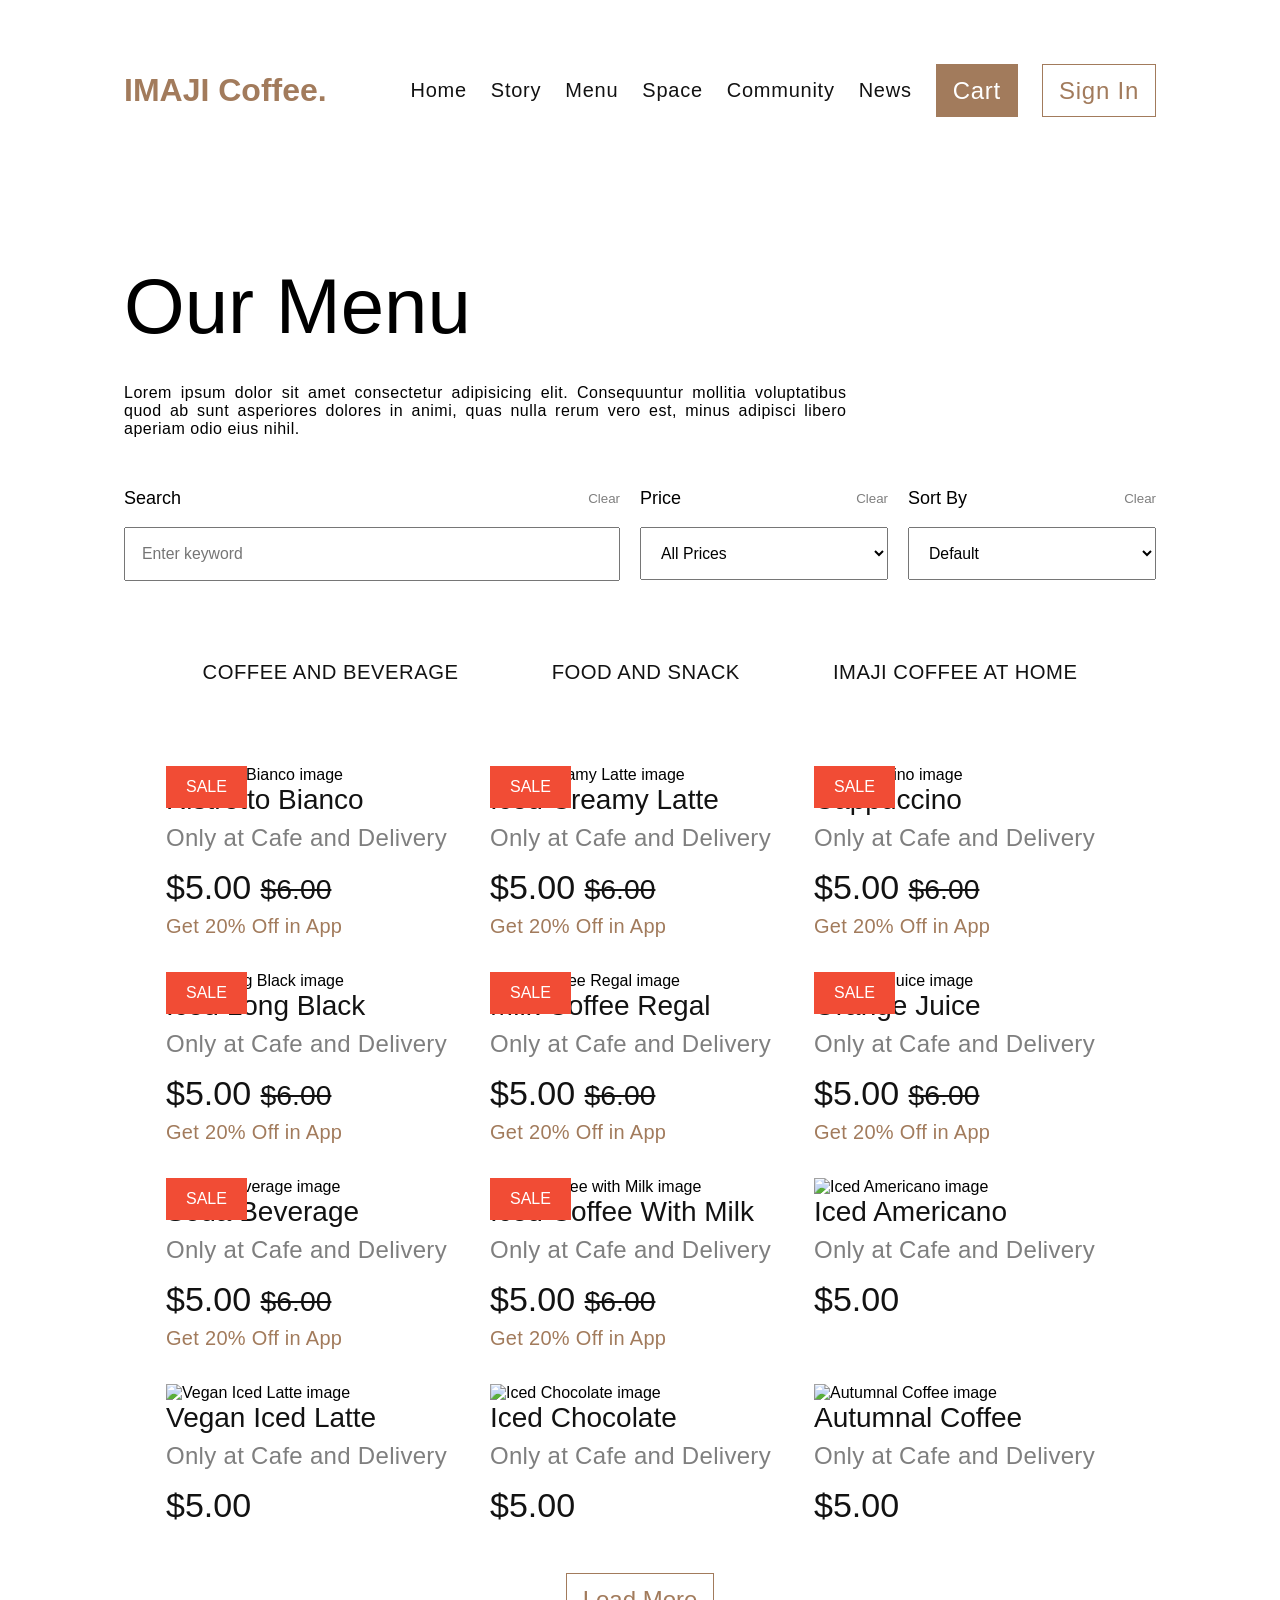
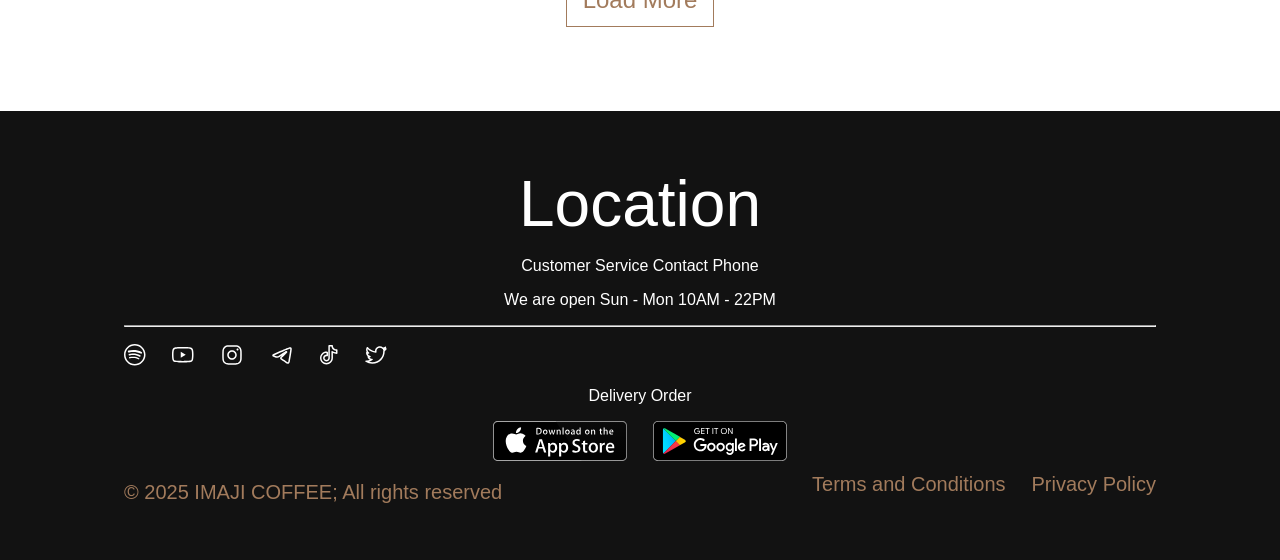
==== commit 7175803e: "feat: implement dynamic product render and filter" ====
--- a/hw3/index.html
+++ b/hw3/index.html
@@ -1,10 +1,11 @@
-<!DOCTYPE html>
+<!doctype html>
 <html lang="en">
   <head>
     <meta charset="UTF-8" />
     <meta name="viewport" content="width=device-width, initial-scale=1.0" />
     <title>Hero Page</title>
     <link rel="stylesheet" href="./styles/style.css" />
+    <script type="module" src="./scripts/index.js" defer></script>
   </head>
   <body>
     <header role="banner">
@@ -57,14 +58,14 @@
               <label for="form__filter-price">Price</label>
               <button>Clear</button>
               <select name="form__filter-price" id="form__filter-price">
-                <option value="10">Under $10</option>
+                <!-- <option value="10">Under $10</option> -->
               </select>
             </div>
             <div>
               <label for="form__sort">Sort By</label>
               <button>Clear</button>
               <select name="form__sort" id="form__sort">
-                <option value="best">Best Selling</option>
+                <!-- <option value="best">Best Selling</option> -->
               </select>
             </div>
           </form>
@@ -78,7 +79,7 @@
         </div>
         <div class="product-cards">
           <ul>
-            <li>
+            <!-- <li>
               <article class="product-card">
                 <img
                   class="product-card__image"
@@ -353,7 +354,7 @@
                 </p>
                 <p class="product-card__ad"><sup>Get 20% Off in App</sup></p>
               </article>
-            </li>
+            </li> -->
           </ul>
           <button class="nav-button__base nav-button__signin">Load More</button>
         </div>
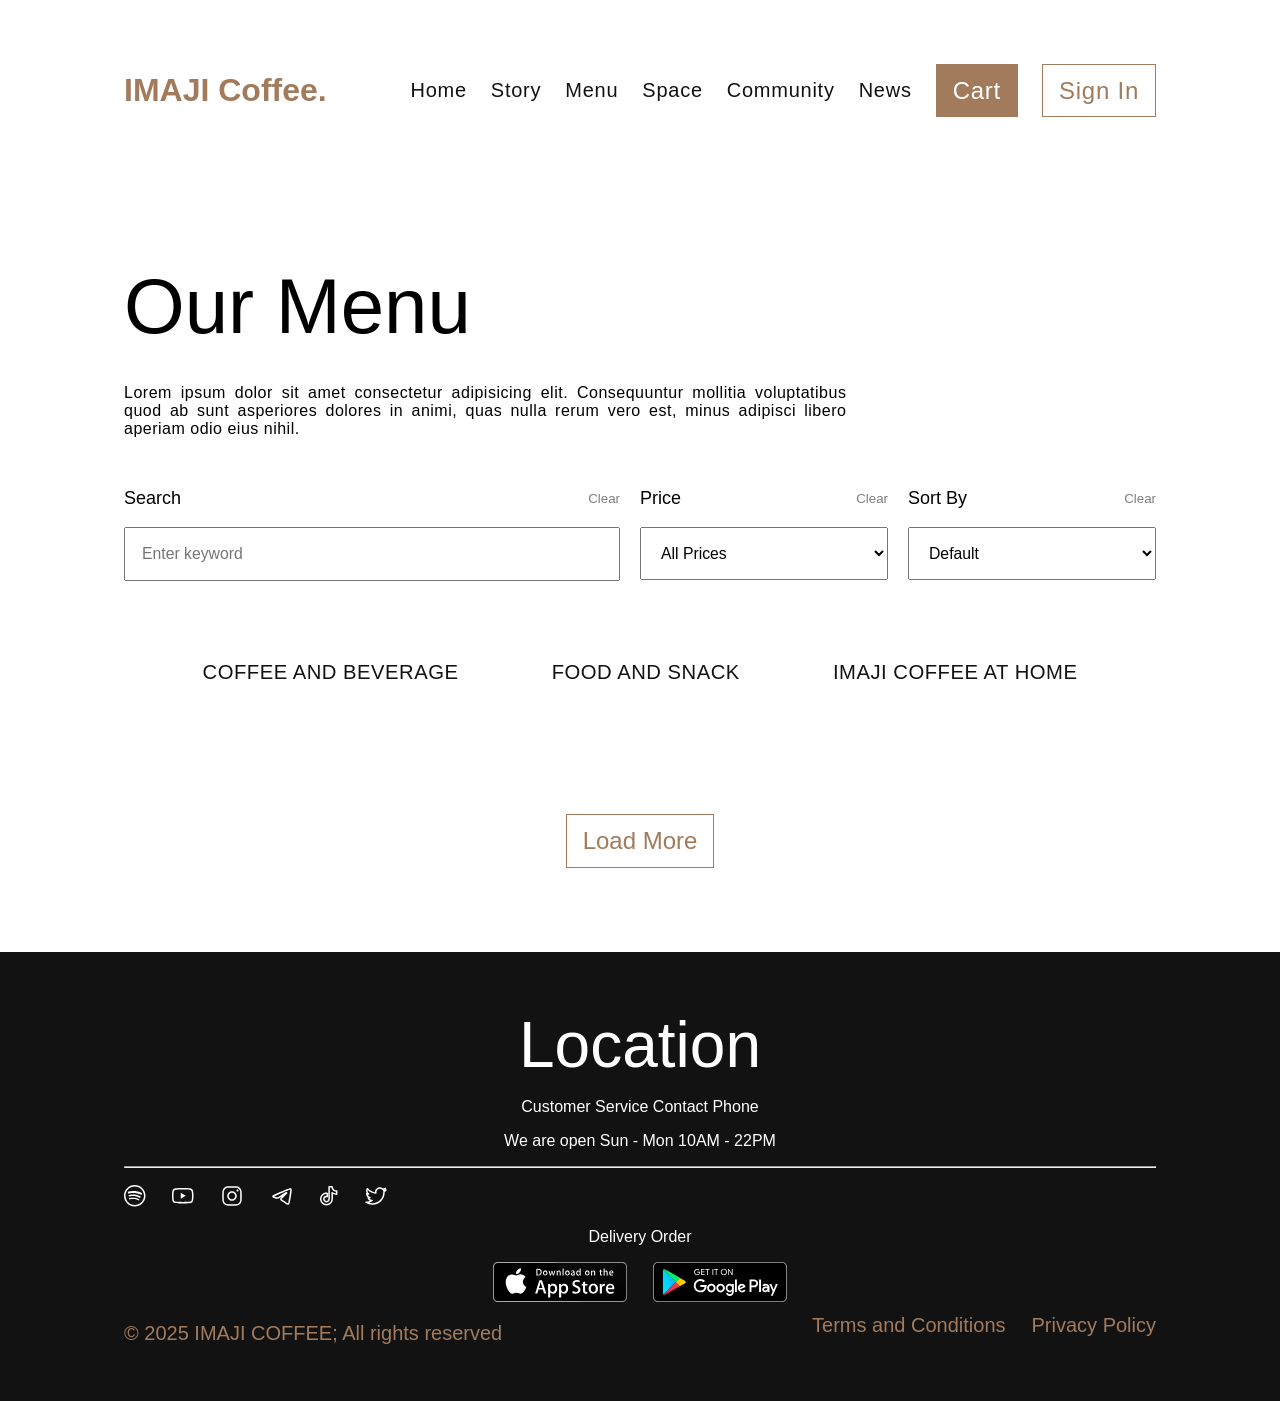
==== commit 7bf321a4: "feat: connect mock api" ====
--- a/hw3/index.html
+++ b/hw3/index.html
@@ -6,6 +6,7 @@
     <title>Hero Page</title>
     <link rel="stylesheet" href="./styles/style.css" />
     <script type="module" src="./scripts/index.js" defer></script>
+    <script type="module" src="./scripts/api.js" defer></script>
   </head>
   <body>
     <header role="banner">
@@ -78,284 +79,7 @@
           </nav>
         </div>
         <div class="product-cards">
-          <ul>
-            <!-- <li>
-              <article class="product-card">
-                <img
-                  class="product-card__image"
-                  src="./img/ristretto.png"
-                  alt="ristretto_img"
-                  height="300"
-                  width="300"
-                />
-                <span class="product-card__label">Sale</span>
-                <h4 class="product-card__heading">Ristretto Bianco</h4>
-                <p class="product-card__subheading">
-                  Only at Cafe and Delivery
-                </p>
-                <p class="product-card__price">
-                  $5.00
-                  <span class="product-card__price__former"
-                    ><small><s>$6.00</s></small></span
-                  >
-                </p>
-                <p class="product-card__ad"><sup>Get 20% Off in App</sup></p>
-              </article>
-            </li>
-            <li>
-              <article class="product-card">
-                <img
-                  class="product-card__image"
-                  src="./img/iced_creamy.png"
-                  alt="iced_creamy_img"
-                  height="300"
-                  width="300"
-                />
-                <span class="product-card__label">Sale</span>
-                <h4 class="product-card__heading">Iced Creamy Latte</h4>
-                <p class="product-card__subheading">
-                  Only at Cafe and Delivery
-                </p>
-                <p class="product-card__price">
-                  $5.00
-                  <span class="product-card__price__former"
-                    ><small><s>$6.00</s></small></span
-                  >
-                </p>
-                <p class="product-card__ad"><sup>Get 20% Off in App</sup></p>
-              </article>
-            </li>
-            <li>
-              <article class="product-card">
-                <img
-                  class="product-card__image"
-                  src="./img/capuccino.png"
-                  alt="cappuccino_img"
-                  height="300"
-                  width="300"
-                />
-                <span class="product-card__label">Sale</span>
-                <h4 class="product-card__heading">Cappuccino</h4>
-                <p class="product-card__subheading">
-                  Only at Cafe and Delivery
-                </p>
-                <p class="product-card__price">
-                  $5.00
-                  <span class="product-card__price__former"
-                    ><small><s>$6.00</s></small></span
-                  >
-                </p>
-                <p class="product-card__ad"><sup>Get 20% Off in App</sup></p>
-              </article>
-            </li>
-            <li>
-              <article class="product-card">
-                <img
-                  class="product-card__image"
-                  src="./img/iced_long_black.png"
-                  alt="iced_long_black_img"
-                  height="300"
-                  width="300"
-                />
-                <span class="product-card__label">Sale</span>
-                <h4 class="product-card__heading">Iced Long Black</h4>
-                <p class="product-card__subheading">
-                  Only at Cafe and Delivery
-                </p>
-                <p class="product-card__price">
-                  $5.00
-                  <span class="product-card__price__former"
-                    ><small><s>$6.00</s></small></span
-                  >
-                </p>
-                <p class="product-card__ad"><sup>Get 20% Off in App</sup></p>
-              </article>
-            </li>
-            <li>
-              <article class="product-card">
-                <img
-                  class="product-card__image"
-                  src="./img/milk_coffee_regal.png"
-                  alt="milk_coffee_regal_img"
-                  height="300"
-                  width="300"
-                />
-                <span class="product-card__label">Sale</span>
-                <h4 class="product-card__heading">Milk Coffee Regal</h4>
-                <p class="product-card__subheading">
-                  Only at Cafe and Delivery
-                </p>
-                <p class="product-card__price">
-                  $5.00
-                  <span class="product-card__price__former"
-                    ><small><s>$6.00</s></small></span
-                  >
-                </p>
-                <p class="product-card__ad"><sup>Get 20% Off in App</sup></p>
-              </article>
-            </li>
-            <li>
-              <article class="product-card">
-                <img
-                  class="product-card__image"
-                  src="./img/orange_juice.png"
-                  alt="orange_juice_img"
-                  height="300"
-                  width="300"
-                />
-                <span class="product-card__label">Sale</span>
-                <h4 class="product-card__heading">Orange Juice</h4>
-                <p class="product-card__subheading">
-                  Only at Cafe and Delivery
-                </p>
-                <p class="product-card__price">
-                  $5.00
-                  <span class="product-card__price__former"
-                    ><small><s>$6.00</s></small></span
-                  >
-                </p>
-                <p class="product-card__ad"><sup>Get 20% Off in App</sup></p>
-              </article>
-            </li>
-            <li>
-              <article class="product-card">
-                <img
-                  class="product-card__image"
-                  src="./img/soda_beverage.png"
-                  alt="soda_beverage_img"
-                  height="300"
-                  width="300"
-                />
-                <span class="product-card__label">Sale</span>
-                <h4 class="product-card__heading">Soda Beverage</h4>
-                <p class="product-card__subheading">
-                  Only at Cafe and Delivery
-                </p>
-                <p class="product-card__price">
-                  $5.00
-                  <span class="product-card__price__former"
-                    ><small><s>$6.00</s></small></span
-                  >
-                </p>
-                <p class="product-card__ad"><sup>Get 20% Off in App</sup></p>
-              </article>
-            </li>
-            <li>
-              <article class="product-card">
-                <img
-                  class="product-card__image"
-                  src="./img/iced_with_milk.png"
-                  alt="iced_coffee_with_milk_img"
-                  height="300"
-                  width="300"
-                />
-                <span class="product-card__label">Sale</span>
-                <h4 class="product-card__heading">Iced Coffee With Milk</h4>
-                <p class="product-card__subheading">
-                  Only at Cafe and Delivery
-                </p>
-                <p class="product-card__price">
-                  $5.00
-                  <span class="product-card__price__former"
-                    ><small><s>$6.00</s></small></span
-                  >
-                </p>
-                <p class="product-card__ad"><sup>Get 20% Off in App</sup></p>
-              </article>
-            </li>
-            <li>
-              <article class="product-card">
-                <img
-                  class="product-card__image"
-                  src="./img/iced_americano.png"
-                  alt="iced_americano_img"
-                  height="300"
-                  width="300"
-                />
-                <span class="product-card__label">Sale</span>
-                <h4 class="product-card__heading">Iced Americano</h4>
-                <p class="product-card__subheading">
-                  Only at Cafe and Delivery
-                </p>
-                <p class="product-card__price">
-                  $5.00
-                  <span class="product-card__price__former"
-                    ><small><s>$6.00</s></small></span
-                  >
-                </p>
-                <p class="product-card__ad"><sup>Get 20% Off in App</sup></p>
-              </article>
-            </li>
-            <li>
-              <article class="product-card">
-                <img
-                  class="product-card__image"
-                  src="./img/vegan_iced_latte.png"
-                  alt="vegan_iced_latte_img"
-                  height="300"
-                  width="300"
-                />
-                <span class="product-card__label">Sale</span>
-                <h4 class="product-card__heading">Vegan Iced Latte</h4>
-                <p class="product-card__subheading">
-                  Only at Cafe and Delivery
-                </p>
-                <p class="product-card__price">
-                  $5.00
-                  <span class="product-card__price__former"
-                    ><small><s>$6.00</s></small></span
-                  >
-                </p>
-                <p class="product-card__ad"><sup>Get 20% Off in App</sup></p>
-              </article>
-            </li>
-            <li>
-              <article class="product-card">
-                <img
-                  class="product-card__image"
-                  src="./img/iced_chokolate.png"
-                  alt="iced_chocolate_img"
-                  height="300"
-                  width="300"
-                />
-                <span class="product-card__label">Sale</span>
-                <h4 class="product-card__heading">Iced Chocolate</h4>
-                <p class="product-card__subheading">
-                  Only at Cafe and Delivery
-                </p>
-                <p class="product-card__price">
-                  $5.00
-                  <span class="product-card__price__former"
-                    ><small><s>$6.00</s></small></span
-                  >
-                </p>
-                <p class="product-card__ad"><sup>Get 20% Off in App</sup></p>
-              </article>
-            </li>
-            <li>
-              <article class="product-card">
-                <img
-                  class="product-card__image"
-                  src="./img/autumnal.png"
-                  alt="autumnal_coffee_img"
-                  height="300"
-                  width="300"
-                />
-                <span class="product-card__label">Sale</span>
-                <h4 class="product-card__heading">Autumnal Coffee</h4>
-                <p class="product-card__subheading">
-                  Only at Cafe and Delivery
-                </p>
-                <p class="product-card__price">
-                  $5.00
-                  <span class="product-card__price__former"
-                    ><small><s>$6.00</s></small></span
-                  >
-                </p>
-                <p class="product-card__ad"><sup>Get 20% Off in App</sup></p>
-              </article>
-            </li> -->
-          </ul>
+          <ul></ul>
           <button class="nav-button__base nav-button__signin">Load More</button>
         </div>
       </section>
